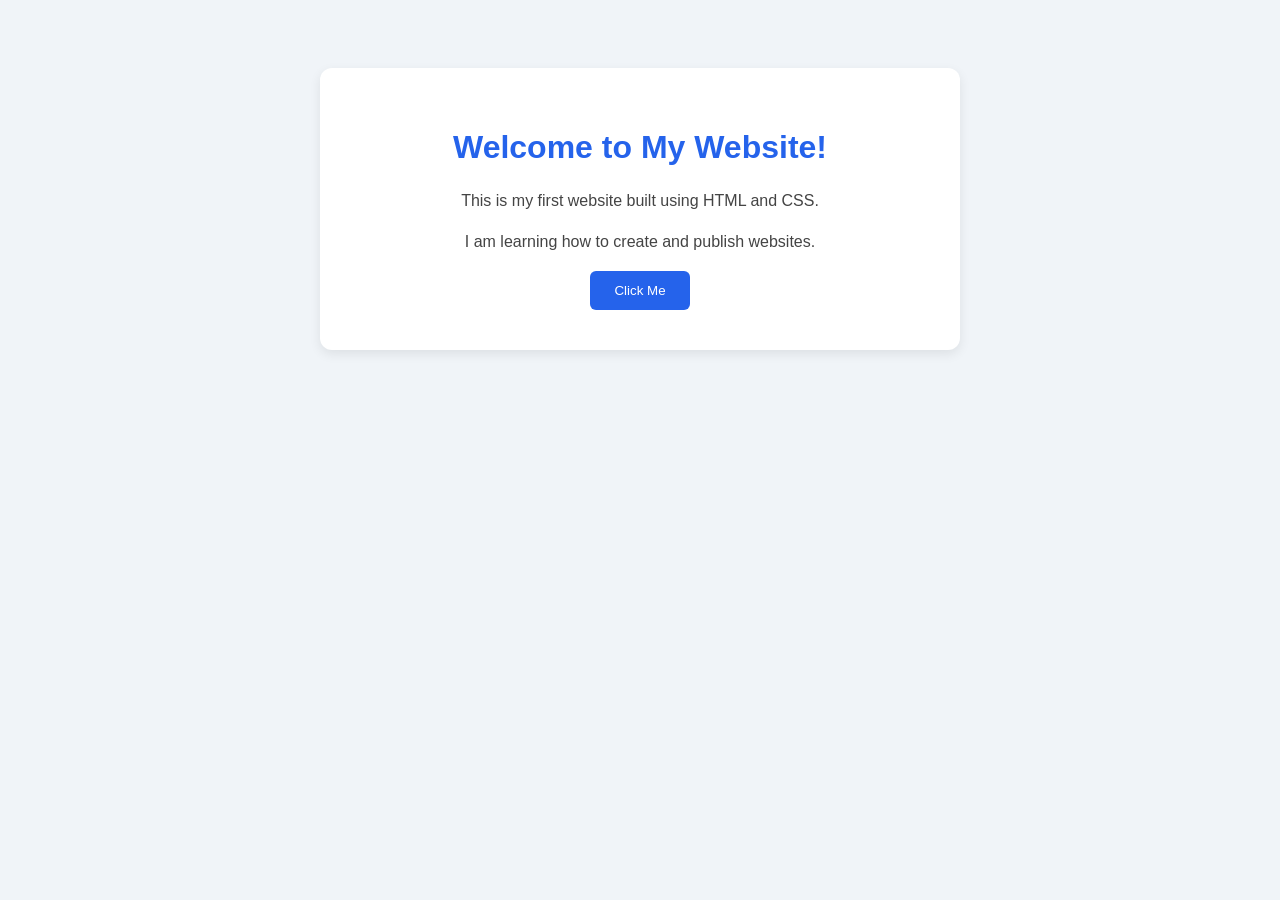
==== index.html @ 1b52ad42 "Add initial HTML structure for my first website" ====
<!DOCTYPE html>
<html lang="en">
<head>
    <meta charset="UTF-8">
    <meta name="viewport" content="width=device-width, initial-scale=1.0">

    <title>My First Website</title>

    <style>
        body {
            font-family: Arial, sans-serif;
            background-color: #f0f4f8;
            text-align: center;
            padding: 60px 20px;
        }

        .container {
            background: white;
            max-width: 600px;
            margin: auto;
            padding: 40px 20px;
            border-radius: 12px;
            box-shadow: 0 4px 12px #00000015;
        }

        h1 {
            color: #2563eb;
        }

        p {
            color: #444;
            line-height: 1.6;
        }

        button {
            background: #2563eb;
            color: white;
            border: none;
            padding: 12px 24px;
            border-radius: 6px;
            cursor: pointer;
        }

        button:hover {
            background: #1d4ed8;
        }
    </style>
</head>

<body>
    <div class="container">
        <h1>Welcome to My Website!</h1>

        <p>
            This is my first website built using HTML and CSS.
        </p>

        <p>
            I am learning how to create and publish websites.
        </p>

        <button onclick="showMessage()">
            Click Me
        </button>
    </div>

    <script>
        function showMessage() {
            alert("Welcome! My website is working.");
        }
    </script>
</body>
</html>
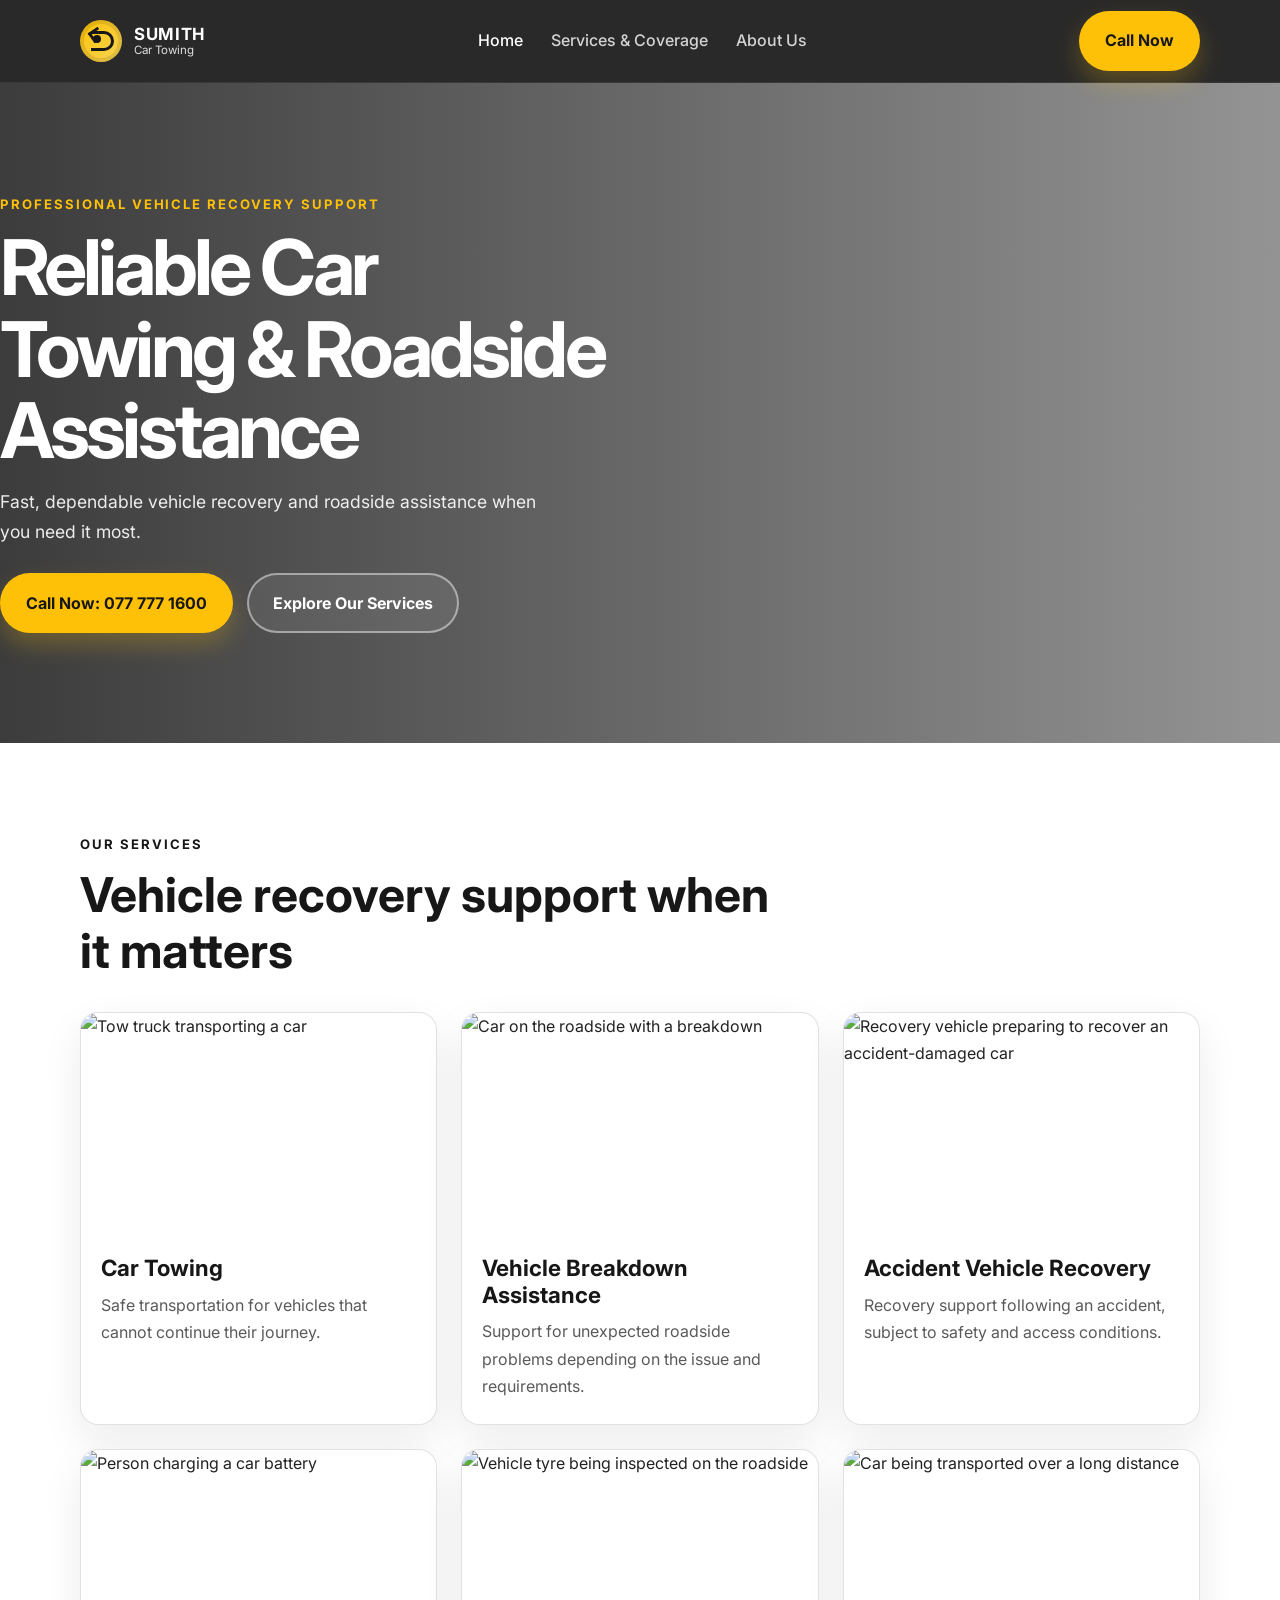
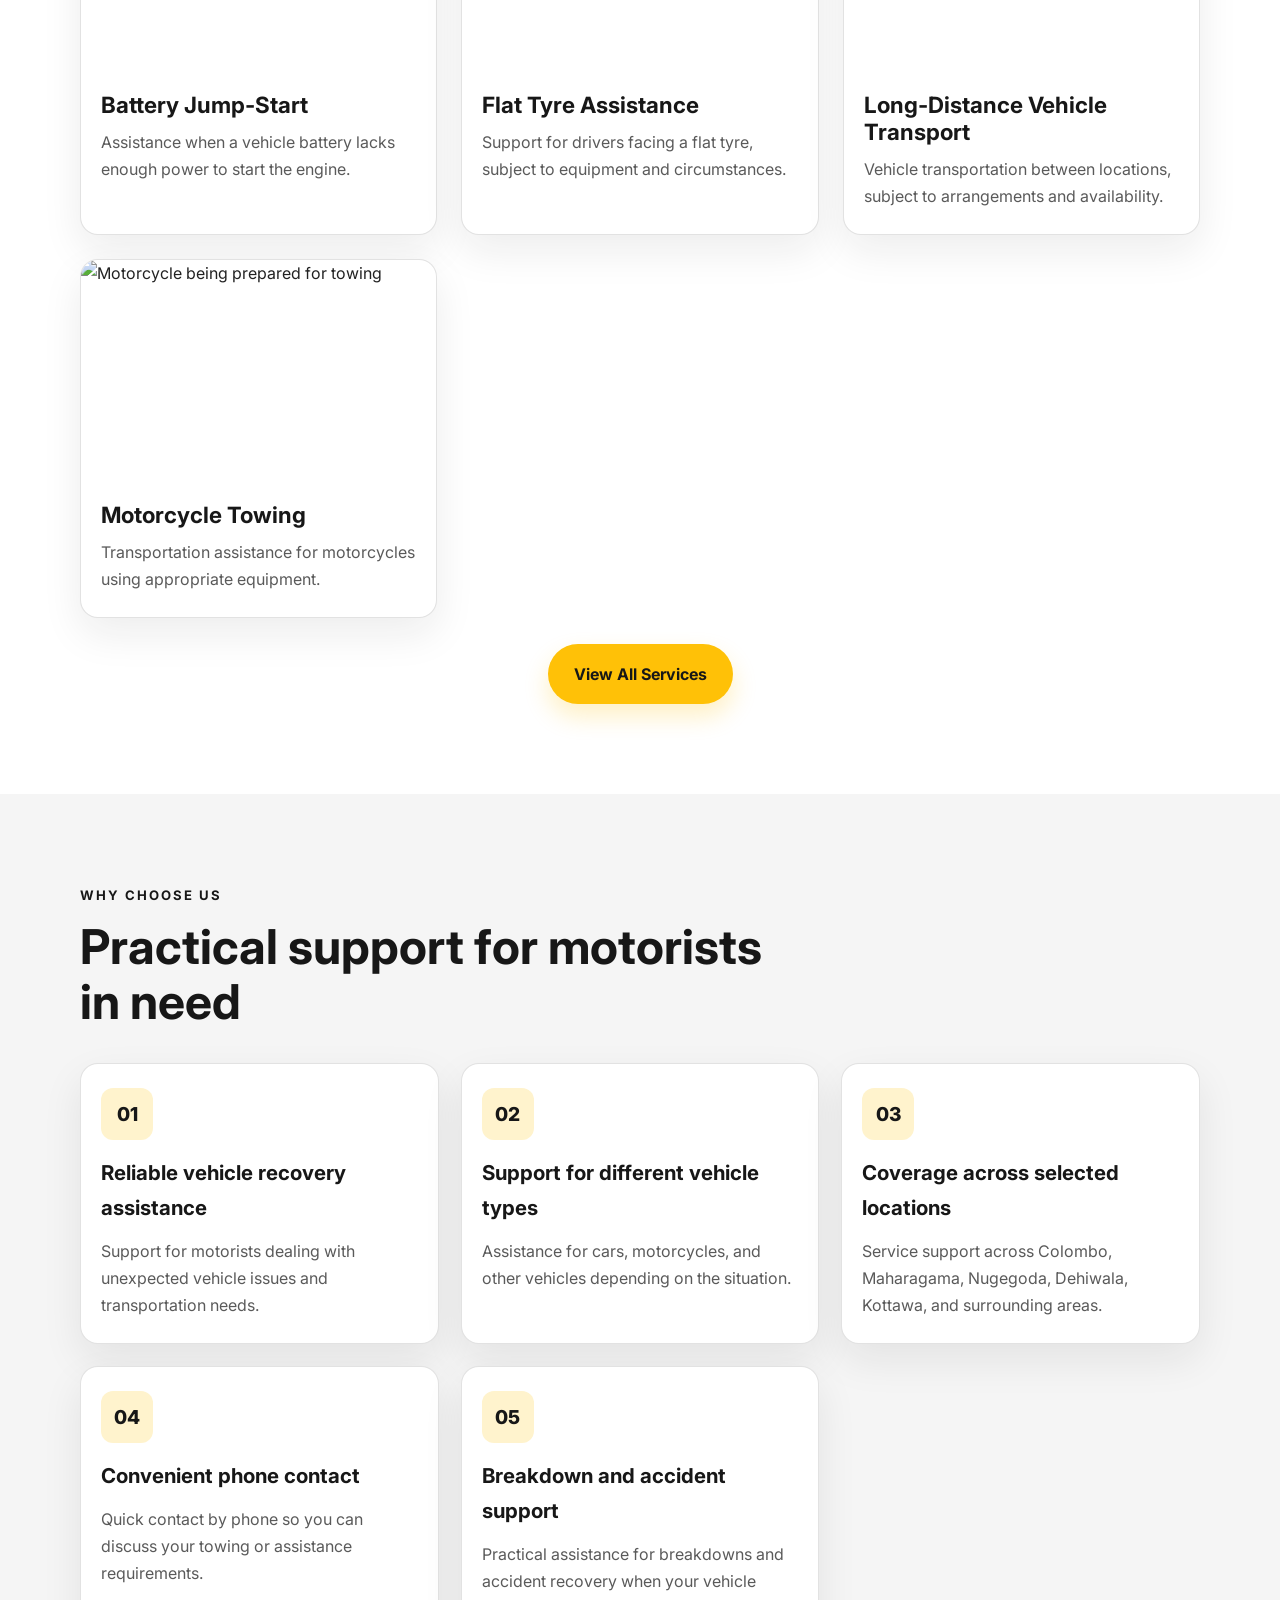
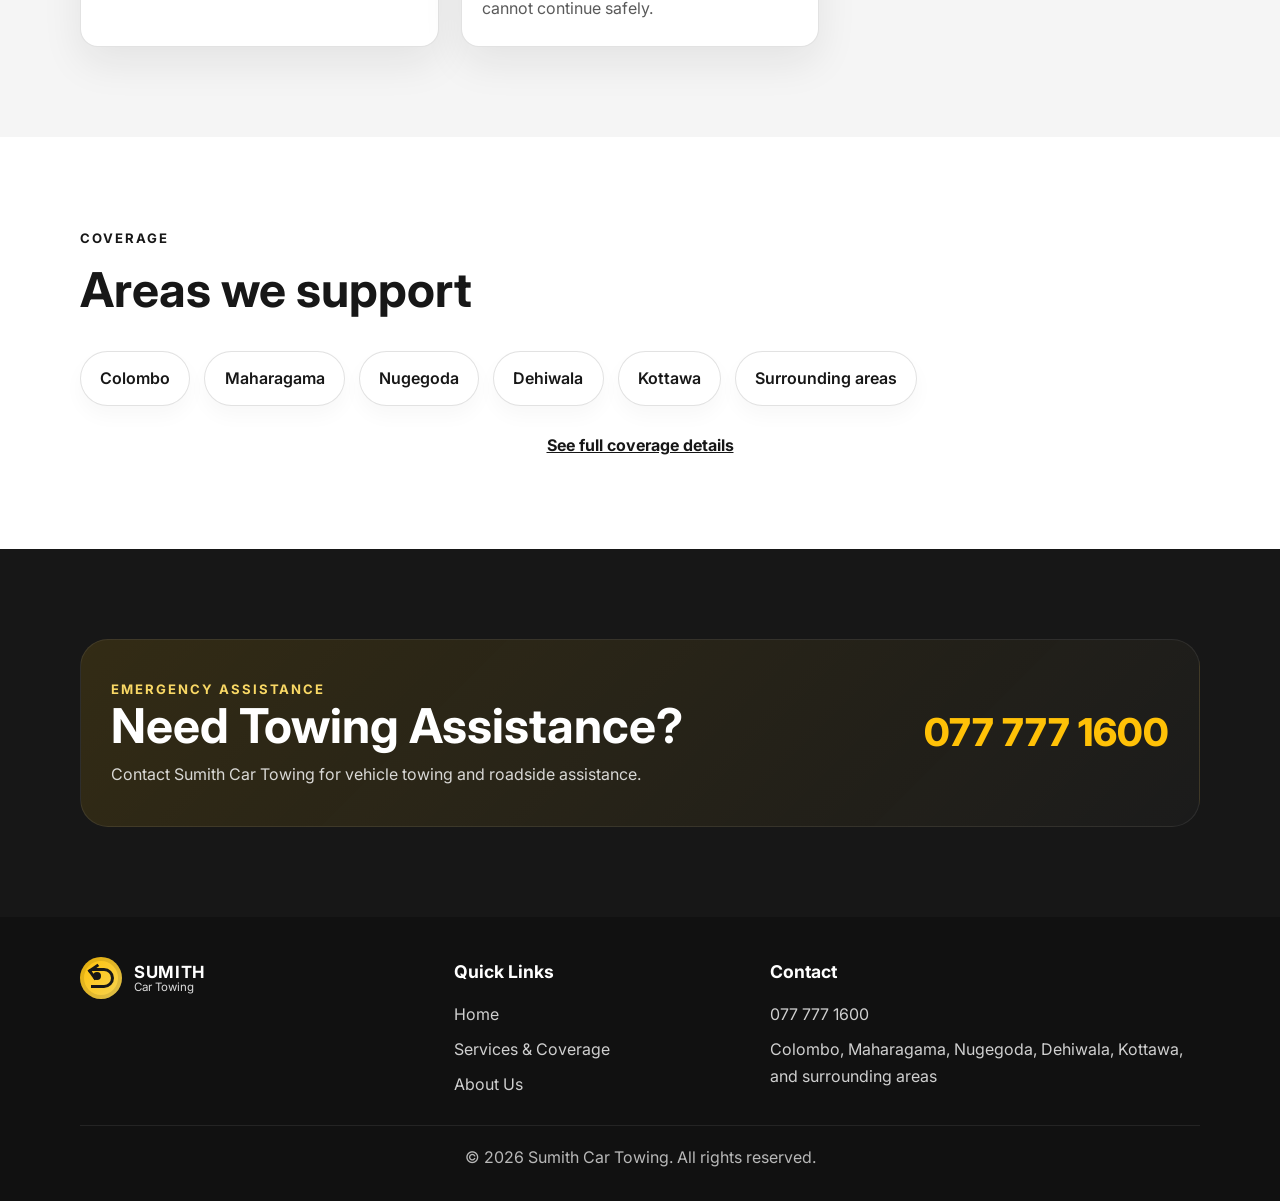
==== commit ec26226b: "V1 commit" ====
--- a/index.html
+++ b/index.html
@@ -1,74 +1,241 @@
 
 <!DOCTYPE html>
 <html lang="en">
-<head>
-    <meta charset="UTF-8">
-    <meta name="viewport" content="width=device-width, initial-scale=1.0">
-
-    <title>My First Website</title>
-
-    <style>
-        body {
-            font-family: Arial, sans-serif;
-            background-color: #f0f4f8;
-            text-align: center;
-            padding: 60px 20px;
-        }
-
-        .container {
-            background: white;
-            max-width: 600px;
-            margin: auto;
-            padding: 40px 20px;
-            border-radius: 12px;
-            box-shadow: 0 4px 12px #00000015;
-        }
-
-        h1 {
-            color: #2563eb;
-        }
-
-        p {
-            color: #444;
-            line-height: 1.6;
-        }
-
-        button {
-            background: #2563eb;
-            color: white;
-            border: none;
-            padding: 12px 24px;
-            border-radius: 6px;
-            cursor: pointer;
-        }
-
-        button:hover {
-            background: #1d4ed8;
-        }
-    </style>
-</head>
-
-<body>
-    <div class="container">
-        <h1>Welcome to My Website!</h1>
-
-        <p>
-            This is my first website built using HTML and CSS.
-        </p>
-
-        <p>
-            I am learning how to create and publish websites.
-        </p>
-
-        <button onclick="showMessage()">
-            Click Me
-        </button>
-    </div>
-
-    <script>
-        function showMessage() {
-            alert("Welcome! My website is working.");
-        }
-    </script>
-</body>
+  <head>
+    <meta charset="UTF-8" />
+    <meta name="viewport" content="width=device-width, initial-scale=1.0" />
+    <meta
+      name="description"
+      content="Sumith Car Towing provides reliable car towing, vehicle recovery, breakdown assistance, and vehicle transportation in Colombo, Maharagama, Nugegoda, Dehiwala, Kottawa, and surrounding areas."
+    />
+    <title>Sumith Car Towing | Car Towing & Roadside Assistance</title>
+    <link rel="preconnect" href="https://fonts.googleapis.com" />
+    <link rel="preconnect" href="https://fonts.gstatic.com" crossorigin />
+    <link
+      href="https://fonts.googleapis.com/css2?family=Inter:wght@400;500;600;700;800;900&display=swap"
+      rel="stylesheet"
+    />
+    <link rel="stylesheet" href="style.css" />
+  </head>
+  <body>
+    <header class="site-header">
+      <div class="container nav-wrap">
+        <a href="index.html" class="brand" aria-label="Sumith Car Towing home page">
+          <span class="brand-mark" aria-hidden="true">
+            <span class="brand-hook"></span>
+          </span>
+          <span class="brand-text">
+            <strong>Sumith</strong>
+            <small>Car Towing</small>
+          </span>
+        </a>
+
+        <nav class="main-nav" aria-label="Main navigation">
+          <a href="index.html" class="nav-link active">Home</a>
+          <a href="services.html" class="nav-link">Services &amp; Coverage</a>
+          <a href="about.html" class="nav-link">About Us</a>
+        </nav>
+
+        <a href="tel:0777771600" class="btn btn-primary header-call">Call Now</a>
+      </div>
+    </header>
+
+    <main>
+      <section class="hero hero-home">
+        <div class="hero-overlay"></div>
+        <div class="container hero-content">
+          <div class="hero-copy">
+            <p class="eyebrow">Professional vehicle recovery support</p>
+            <h1>Reliable Car Towing &amp; Roadside Assistance</h1>
+            <p class="lead">
+              Fast, dependable vehicle recovery and roadside assistance when you need it most.
+            </p>
+            <div class="hero-actions">
+              <a href="tel:0777771600" class="btn btn-primary">Call Now: 077 777 1600</a>
+              <a href="services.html" class="btn btn-secondary">Explore Our Services</a>
+            </div>
+          </div>
+        </div>
+      </section>
+
+      <section class="section services-preview">
+        <div class="container">
+          <div class="section-heading">
+            <p class="eyebrow dark">Our services</p>
+            <h2>Vehicle recovery support when it matters</h2>
+          </div>
+
+          <div class="card-grid service-grid">
+            <article class="service-card">
+              <img src="https://images.unsplash.com/photo-1605559424843-9e4c179364a3?auto=format&fit=crop&w=900&q=80" alt="Tow truck transporting a car" />
+              <div class="card-body">
+                <h3>Car Towing</h3>
+                <p>Safe transportation for vehicles that cannot continue their journey.</p>
+              </div>
+            </article>
+
+            <article class="service-card">
+              <img src="https://images.unsplash.com/photo-1489824904134-891ab64532f1?auto=format&fit=crop&w=900&q=80" alt="Car on the roadside with a breakdown" />
+              <div class="card-body">
+                <h3>Vehicle Breakdown Assistance</h3>
+                <p>Support for unexpected roadside problems depending on the issue and requirements.</p>
+              </div>
+            </article>
+
+            <article class="service-card">
+              <img src="https://images.unsplash.com/photo-1503376780353-7e6692767b70?auto=format&fit=crop&w=900&q=80" alt="Recovery vehicle preparing to recover an accident-damaged car" />
+              <div class="card-body">
+                <h3>Accident Vehicle Recovery</h3>
+                <p>Recovery support following an accident, subject to safety and access conditions.</p>
+              </div>
+            </article>
+
+            <article class="service-card">
+              <img src="https://images.unsplash.com/photo-1553440569-bcc63803a83d?auto=format&fit=crop&w=900&q=80" alt="Person charging a car battery" />
+              <div class="card-body">
+                <h3>Battery Jump-Start</h3>
+                <p>Assistance when a vehicle battery lacks enough power to start the engine.</p>
+              </div>
+            </article>
+
+            <article class="service-card">
+              <img src="https://images.unsplash.com/photo-1549399542-7e3f8b79c341?auto=format&fit=crop&w=900&q=80" alt="Vehicle tyre being inspected on the roadside" />
+              <div class="card-body">
+                <h3>Flat Tyre Assistance</h3>
+                <p>Support for drivers facing a flat tyre, subject to equipment and circumstances.</p>
+              </div>
+            </article>
+
+            <article class="service-card">
+              <img src="https://images.unsplash.com/photo-1492144534655-ae79c964c9d7?auto=format&fit=crop&w=900&q=80" alt="Car being transported over a long distance" />
+              <div class="card-body">
+                <h3>Long-Distance Vehicle Transport</h3>
+                <p>Vehicle transportation between locations, subject to arrangements and availability.</p>
+              </div>
+            </article>
+
+            <article class="service-card">
+              <img src="https://images.unsplash.com/photo-1558980664-10e7170b5df9?auto=format&fit=crop&w=900&q=80" alt="Motorcycle being prepared for towing" />
+              <div class="card-body">
+                <h3>Motorcycle Towing</h3>
+                <p>Transportation assistance for motorcycles using appropriate equipment.</p>
+              </div>
+            </article>
+          </div>
+
+          <div class="button-row center">
+            <a href="services.html" class="btn btn-primary">View All Services</a>
+          </div>
+        </div>
+      </section>
+
+      <section class="section alternate-section">
+        <div class="container">
+          <div class="section-heading">
+            <p class="eyebrow dark">Why choose us</p>
+            <h2>Practical support for motorists in need</h2>
+          </div>
+
+          <div class="feature-grid">
+            <div class="feature-item">
+              <div class="feature-icon">01</div>
+              <h3>Reliable vehicle recovery assistance</h3>
+              <p>Support for motorists dealing with unexpected vehicle issues and transportation needs.</p>
+            </div>
+            <div class="feature-item">
+              <div class="feature-icon">02</div>
+              <h3>Support for different vehicle types</h3>
+              <p>Assistance for cars, motorcycles, and other vehicles depending on the situation.</p>
+            </div>
+            <div class="feature-item">
+              <div class="feature-icon">03</div>
+              <h3>Coverage across selected locations</h3>
+              <p>Service support across Colombo, Maharagama, Nugegoda, Dehiwala, Kottawa, and surrounding areas.</p>
+            </div>
+            <div class="feature-item">
+              <div class="feature-icon">04</div>
+              <h3>Convenient phone contact</h3>
+              <p>Quick contact by phone so you can discuss your towing or assistance requirements.</p>
+            </div>
+            <div class="feature-item">
+              <div class="feature-icon">05</div>
+              <h3>Breakdown and accident support</h3>
+              <p>Practical assistance for breakdowns and accident recovery when your vehicle cannot continue safely.</p>
+            </div>
+          </div>
+        </div>
+      </section>
+
+      <section class="section coverage-preview">
+        <div class="container">
+          <div class="section-heading">
+            <p class="eyebrow dark">Coverage</p>
+            <h2>Areas we support</h2>
+          </div>
+
+          <div class="coverage-list" aria-label="Service coverage areas">
+            <span>Colombo</span>
+            <span>Maharagama</span>
+            <span>Nugegoda</span>
+            <span>Dehiwala</span>
+            <span>Kottawa</span>
+            <span>Surrounding areas</span>
+          </div>
+
+          <div class="button-row center">
+            <a href="services.html" class="text-link">See full coverage details</a>
+          </div>
+        </div>
+      </section>
+
+      <section class="section emergency-cta">
+        <div class="container emergency-box">
+          <div>
+            <p class="eyebrow light">Emergency assistance</p>
+            <h2>Need Towing Assistance?</h2>
+            <p>Contact Sumith Car Towing for vehicle towing and roadside assistance.</p>
+          </div>
+          <a href="tel:0777771600" class="phone-number">077 777 1600</a>
+        </div>
+      </section>
+    </main>
+
+    <footer class="site-footer">
+      <div class="container footer-grid">
+        <div>
+          <a href="index.html" class="brand footer-brand" aria-label="Sumith Car Towing home page">
+            <span class="brand-mark" aria-hidden="true">
+              <span class="brand-hook"></span>
+            </span>
+            <span class="brand-text">
+              <strong>Sumith</strong>
+              <small>Car Towing</small>
+            </span>
+          </a>
+        </div>
+
+        <div>
+          <h3>Quick Links</h3>
+          <ul class="footer-links">
+            <li><a href="index.html">Home</a></li>
+            <li><a href="services.html">Services &amp; Coverage</a></li>
+            <li><a href="about.html">About Us</a></li>
+          </ul>
+        </div>
+
+        <div>
+          <h3>Contact</h3>
+          <ul class="footer-links contact-list">
+            <li><a href="tel:0777771600">077 777 1600</a></li>
+            <li>Colombo, Maharagama, Nugegoda, Dehiwala, Kottawa, and surrounding areas</li>
+          </ul>
+        </div>
+      </div>
+
+      <div class="container footer-bottom">
+        <p>© 2026 Sumith Car Towing. All rights reserved.</p>
+      </div>
+    </footer>
+  </body>
 </html>
+
--- a/style.css
+++ b/style.css
@@ -0,0 +1,718 @@
+:root {
+  --primary: #171717;
+  --secondary: #ffc107;
+  --bg: #f5f5f5;
+  --white: #ffffff;
+  --text: #222222;
+  --muted: #5a5a5a;
+  --border: rgba(23, 23, 23, 0.12);
+  --shadow: 0 16px 40px rgba(23, 23, 23, 0.08);
+}
+
+* {
+  box-sizing: border-box;
+}
+
+html {
+  scroll-behavior: smooth;
+}
+
+body {
+  margin: 0;
+  font-family: "Inter", Arial, sans-serif;
+  color: var(--text);
+  background: var(--white);
+  line-height: 1.7;
+}
+
+a {
+  color: inherit;
+  text-decoration: none;
+}
+
+img {
+  max-width: 100%;
+  display: block;
+}
+
+p,
+h1,
+h2,
+h3,
+ul,
+li {
+  margin-top: 0;
+}
+
+.container {
+  width: min(1120px, calc(100% - 32px));
+  margin: 0 auto;
+}
+
+.section {
+  padding: 90px 0;
+}
+
+.alternate-section {
+  background: var(--bg);
+}
+
+.eyebrow {
+  margin-bottom: 12px;
+  font-size: 0.82rem;
+  font-weight: 700;
+  letter-spacing: 0.15em;
+  text-transform: uppercase;
+  color: var(--secondary);
+}
+
+.eyebrow.dark {
+  color: var(--primary);
+}
+
+.eyebrow.light {
+  color: #f9d865;
+}
+
+.section-heading {
+  margin-bottom: 34px;
+  max-width: 700px;
+}
+
+.section-heading h2 {
+  margin-bottom: 0;
+  font-size: clamp(2rem, 5vw, 3rem);
+  line-height: 1.15;
+  color: var(--primary);
+}
+
+.site-header {
+  position: sticky;
+  top: 0;
+  z-index: 20;
+  background: rgba(23, 23, 23, 0.92);
+  backdrop-filter: blur(10px);
+  border-bottom: 1px solid rgba(255, 255, 255, 0.08);
+}
+
+.nav-wrap {
+  display: flex;
+  align-items: center;
+  justify-content: space-between;
+  min-height: 82px;
+  gap: 20px;
+}
+
+.brand {
+  display: inline-flex;
+  align-items: center;
+  gap: 12px;
+}
+
+.brand-mark {
+  position: relative;
+  display: inline-flex;
+  width: 42px;
+  height: 42px;
+  border-radius: 50%;
+  background: linear-gradient(135deg, var(--secondary), #f6d454);
+  box-shadow: inset 0 0 0 4px rgba(0, 0, 0, 0.1);
+}
+
+.brand-mark::before,
+.brand-mark::after {
+  content: "";
+  position: absolute;
+}
+
+.brand-mark::before {
+  width: 20px;
+  height: 14px;
+  left: 11px;
+  top: 11px;
+  border: 3px solid var(--primary);
+  border-left-width: 0;
+  border-radius: 0 12px 12px 0;
+}
+
+.brand-mark::after {
+  width: 8px;
+  height: 8px;
+  left: 13px;
+  top: 15px;
+  border-radius: 50%;
+  background: var(--primary);
+}
+
+.brand-hook {
+  position: absolute;
+  width: 12px;
+  height: 12px;
+  border: 3px solid var(--primary);
+  border-bottom: 0;
+  border-right: 0;
+  left: 10px;
+  top: 9px;
+  transform: rotate(-35deg);
+}
+
+.brand-text {
+  display: flex;
+  flex-direction: column;
+  color: var(--white);
+  line-height: 1.1;
+}
+
+.brand-text strong {
+  font-size: 1.05rem;
+  letter-spacing: 0.04em;
+  text-transform: uppercase;
+}
+
+.brand-text small {
+  color: rgba(255, 255, 255, 0.85);
+  font-size: 0.72rem;
+}
+
+.main-nav {
+  display: flex;
+  align-items: center;
+  gap: 28px;
+  flex-wrap: wrap;
+  justify-content: center;
+}
+
+.nav-link {
+  color: rgba(255, 255, 255, 0.8);
+  font-weight: 500;
+  transition: color 0.2s ease;
+}
+
+.nav-link:hover,
+.nav-link:focus-visible,
+.nav-link.active {
+  color: var(--white);
+}
+
+.btn {
+  display: inline-flex;
+  align-items: center;
+  justify-content: center;
+  min-height: 48px;
+  padding: 0.9rem 1.5rem;
+  border-radius: 999px;
+  font-weight: 700;
+  border: 2px solid transparent;
+  transition: transform 0.2s ease, background 0.2s ease, color 0.2s ease;
+}
+
+.btn:hover,
+.btn:focus-visible {
+  transform: translateY(-1px);
+}
+
+.btn-primary {
+  background: var(--secondary);
+  color: var(--primary);
+  box-shadow: 0 12px 24px rgba(255, 193, 7, 0.24);
+}
+
+.btn-primary:hover,
+.btn-primary:focus-visible {
+  background: #ffd447;
+}
+
+.btn-secondary {
+  background: rgba(255, 255, 255, 0.08);
+  border-color: rgba(255, 255, 255, 0.45);
+  color: var(--white);
+}
+
+.header-call {
+  white-space: nowrap;
+}
+
+.hero {
+  position: relative;
+  min-height: 660px;
+  display: flex;
+  align-items: center;
+  background-size: cover;
+  background-position: center;
+}
+
+.hero-home {
+  background-image: url("https://images.unsplash.com/photo-1605559424843-9e4c179364a3?auto=format&fit=crop&w=1800&q=80");
+}
+
+.hero-services {
+  background-image: url("https://images.unsplash.com/photo-1503376780353-7e6692767b70?auto=format&fit=crop&w=1800&q=80");
+}
+
+.hero-about {
+  background-image: url("https://images.unsplash.com/photo-1617814070307-2c9f7d7d9d3b?auto=format&fit=crop&w=1800&q=80");
+}
+
+.hero-overlay {
+  position: absolute;
+  inset: 0;
+  background: linear-gradient(90deg, rgba(17, 17, 17, 0.82), rgba(17, 17, 17, 0.45));
+}
+
+.hero-content {
+  position: relative;
+  z-index: 1;
+  width: 100%;
+}
+
+.hero-copy {
+  max-width: 620px;
+  color: var(--white);
+}
+
+.hero-copy h1 {
+  margin-bottom: 16px;
+  font-size: clamp(2.5rem, 6vw, 5rem);
+  line-height: 1.06;
+  letter-spacing: -0.05em;
+}
+
+.lead {
+  max-width: 560px;
+  font-size: 1.1rem;
+  color: rgba(255, 255, 255, 0.9);
+}
+
+.hero-actions {
+  display: flex;
+  flex-wrap: wrap;
+  gap: 14px;
+  margin-top: 26px;
+}
+
+.card-grid {
+  display: grid;
+  gap: 24px;
+}
+
+.service-grid,
+.service-detail-grid {
+  grid-template-columns: repeat(3, minmax(0, 1fr));
+}
+
+.service-card,
+.detail-card {
+  overflow: hidden;
+  background: var(--white);
+  border-radius: 18px;
+  box-shadow: var(--shadow);
+  border: 1px solid var(--border);
+}
+
+.service-card img,
+.detail-card img {
+  width: 100%;
+  height: 220px;
+  object-fit: cover;
+}
+
+.card-body {
+  padding: 22px 20px 24px;
+}
+
+.card-body h3 {
+  margin-bottom: 10px;
+  font-size: 1.4rem;
+  line-height: 1.2;
+  color: var(--primary);
+}
+
+.card-body p {
+  margin-bottom: 0;
+  color: var(--muted);
+}
+
+.button-row {
+  display: flex;
+  margin-top: 26px;
+}
+
+.center {
+  justify-content: center;
+}
+
+.feature-grid {
+  display: grid;
+  grid-template-columns: repeat(3, minmax(0, 1fr));
+  gap: 22px;
+}
+
+.feature-item {
+  background: var(--white);
+  border: 1px solid var(--border);
+  border-radius: 18px;
+  padding: 24px 20px;
+  box-shadow: var(--shadow);
+}
+
+.feature-icon {
+  display: inline-flex;
+  align-items: center;
+  justify-content: center;
+  width: 52px;
+  height: 52px;
+  margin-bottom: 16px;
+  border-radius: 12px;
+  background: rgba(255, 193, 7, 0.2);
+  color: var(--primary);
+  font-size: 1.2rem;
+  font-weight: 800;
+}
+
+.feature-item h3 {
+  margin-bottom: 12px;
+  font-size: 1.28rem;
+  color: var(--primary);
+}
+
+.feature-item p {
+  margin-bottom: 0;
+  color: var(--muted);
+}
+
+.coverage-list {
+  display: flex;
+  flex-wrap: wrap;
+  gap: 14px;
+  margin: 30px 0 22px;
+}
+
+.coverage-list span,
+.coverage-item {
+  display: inline-flex;
+  align-items: center;
+  justify-content: center;
+  min-height: 54px;
+  padding: 0.8rem 1.2rem;
+  background: var(--white);
+  color: var(--primary);
+  border: 1px solid var(--border);
+  border-radius: 999px;
+  box-shadow: 0 10px 20px rgba(23, 23, 23, 0.03);
+  font-weight: 600;
+}
+
+.coverage-grid {
+  display: grid;
+  grid-template-columns: repeat(3, minmax(0, 1fr));
+  gap: 18px;
+  margin: 30px 0 26px;
+}
+
+.coverage-note {
+  max-width: 750px;
+  margin: 0 auto;
+  color: var(--muted);
+  text-align: center;
+}
+
+.emergency-cta {
+  background: var(--primary);
+}
+
+.emergency-box {
+  display: flex;
+  align-items: center;
+  justify-content: space-between;
+  gap: 28px;
+  background: linear-gradient(135deg, rgba(255, 193, 7, 0.12), rgba(255, 255, 255, 0.02));
+  border: 1px solid rgba(255, 255, 255, 0.08);
+  border-radius: 28px;
+  padding: 38px 30px;
+  color: var(--white);
+}
+
+.emergency-box h2 {
+  margin-bottom: 8px;
+  font-size: clamp(2rem, 5vw, 3rem);
+  line-height: 1.1;
+}
+
+.emergency-box p {
+  margin-bottom: 0;
+  color: rgba(255, 255, 255, 0.82);
+}
+
+.phone-number {
+  display: inline-block;
+  font-size: clamp(1.7rem, 3vw, 2.8rem);
+  font-weight: 800;
+  color: var(--secondary);
+}
+
+.site-footer {
+  background: #111111;
+  color: rgba(255, 255, 255, 0.85);
+  padding-top: 40px;
+}
+
+.footer-grid {
+  display: grid;
+  grid-template-columns: 1.2fr 1fr 1.5fr;
+  gap: 30px;
+  padding-bottom: 26px;
+}
+
+.footer-brand {
+  margin-bottom: 18px;
+}
+
+.site-footer h3 {
+  margin-bottom: 14px;
+  color: var(--white);
+  font-size: 1.1rem;
+}
+
+.footer-links {
+  list-style: none;
+  padding: 0;
+  margin: 0;
+  display: grid;
+  gap: 8px;
+}
+
+.footer-links a,
+.footer-links li {
+  color: rgba(255, 255, 255, 0.8);
+}
+
+.contact-list li {
+  color: rgba(255, 255, 255, 0.8);
+}
+
+.footer-bottom {
+  border-top: 1px solid rgba(255, 255, 255, 0.08);
+  padding: 18px 0 30px;
+  text-align: center;
+}
+
+.footer-bottom p {
+  margin: 0;
+  color: rgba(255, 255, 255, 0.7);
+}
+
+.page-hero {
+  position: relative;
+  min-height: 480px;
+  display: flex;
+  align-items: center;
+  background-size: cover;
+  background-position: center;
+}
+
+.page-hero .hero-copy {
+  max-width: 780px;
+}
+
+.hero-services .lead,
+.hero-about .lead {
+  color: rgba(255, 255, 255, 0.9);
+}
+
+.contact-strip {
+  background: #f8f8f8;
+}
+
+.contact-box {
+  display: flex;
+  align-items: center;
+  justify-content: space-between;
+  gap: 26px;
+  background: var(--white);
+  border: 1px solid var(--border);
+  border-radius: 24px;
+  padding: 36px 28px;
+  box-shadow: var(--shadow);
+}
+
+.contact-box h2 {
+  margin-bottom: 12px;
+  color: var(--primary);
+  font-size: clamp(2rem, 4vw, 2.8rem);
+}
+
+.contact-box p {
+  margin-bottom: 0;
+  color: var(--muted);
+}
+
+.contact-phone,
+.contact-inline {
+  color: var(--primary);
+  font-weight: 700;
+}
+
+.contact-actions {
+  display: flex;
+  flex-wrap: wrap;
+  gap: 12px;
+}
+
+.inline-link {
+  display: inline-block;
+  margin-top: 18px;
+  color: var(--primary);
+  font-weight: 700;
+}
+
+.text-link {
+  color: var(--primary);
+  font-weight: 700;
+  text-decoration: underline;
+}
+
+.intro-layout {
+  display: grid;
+  grid-template-columns: 1.15fr 0.85fr;
+  gap: 30px;
+  align-items: center;
+}
+
+.intro-copy {
+  max-width: 620px;
+}
+
+.intro-copy p {
+  color: var(--muted);
+}
+
+.intro-image-wrap img {
+  width: 100%;
+  min-height: 420px;
+  object-fit: cover;
+  border-radius: 22px;
+  box-shadow: var(--shadow);
+}
+
+.service-list {
+  display: grid;
+  grid-template-columns: repeat(2, minmax(0, 1fr));
+  gap: 14px 22px;
+  margin: 0 auto 30px;
+  padding-left: 20px;
+  color: var(--text);
+  max-width: 800px;
+}
+
+.service-list li {
+  font-weight: 500;
+}
+
+.dark-contact {
+  background: var(--primary);
+}
+
+.dark-contact .contact-box {
+  background: rgba(255, 255, 255, 0.03);
+  border-color: rgba(255, 255, 255, 0.08);
+  box-shadow: none;
+}
+
+.dark-contact .contact-box h2,
+.dark-contact .contact-box p,
+.dark-contact .contact-phone,
+.dark-contact .contact-phone a {
+  color: var(--white);
+}
+
+.dark-contact .contact-box .contact-phone a {
+  color: var(--secondary);
+}
+
+.dark-contact .contact-box .btn-secondary {
+  background: rgba(255, 255, 255, 0.03);
+  border-color: rgba(255, 255, 255, 0.2);
+}
+
+:focus-visible {
+  outline: 3px solid rgba(255, 193, 7, 0.85);
+  outline-offset: 3px;
+}
+
+@media (max-width: 960px) {
+  .service-grid,
+  .service-detail-grid,
+  .feature-grid,
+  .coverage-grid,
+  .footer-grid,
+  .intro-layout {
+    grid-template-columns: repeat(2, minmax(0, 1fr));
+  }
+
+  .nav-wrap {
+    flex-wrap: wrap;
+    justify-content: center;
+    padding: 14px 0;
+  }
+
+  .main-nav {
+    order: 3;
+    width: 100%;
+  }
+
+  .emergency-box,
+  .contact-box {
+    flex-direction: column;
+    align-items: flex-start;
+  }
+}
+
+@media (max-width: 680px) {
+  .section {
+    padding: 72px 0;
+  }
+
+  .service-grid,
+  .service-detail-grid,
+  .feature-grid,
+  .coverage-grid,
+  .footer-grid,
+  .intro-layout,
+  .service-list {
+    grid-template-columns: 1fr;
+  }
+
+  .main-nav {
+    gap: 12px 18px;
+  }
+
+  .nav-link {
+    font-size: 0.95rem;
+  }
+
+  .btn {
+    width: 100%;
+  }
+
+  .hero {
+    min-height: 560px;
+  }
+
+  .hero-copy h1 {
+    font-size: clamp(2.2rem, 11vw, 3.4rem);
+  }
+
+  .hero-actions,
+  .contact-actions {
+    flex-direction: column;
+    align-items: stretch;
+  }
+
+  .site-header {
+    position: static;
+  }
+
+  .header-call {
+    width: auto;
+  }
+}
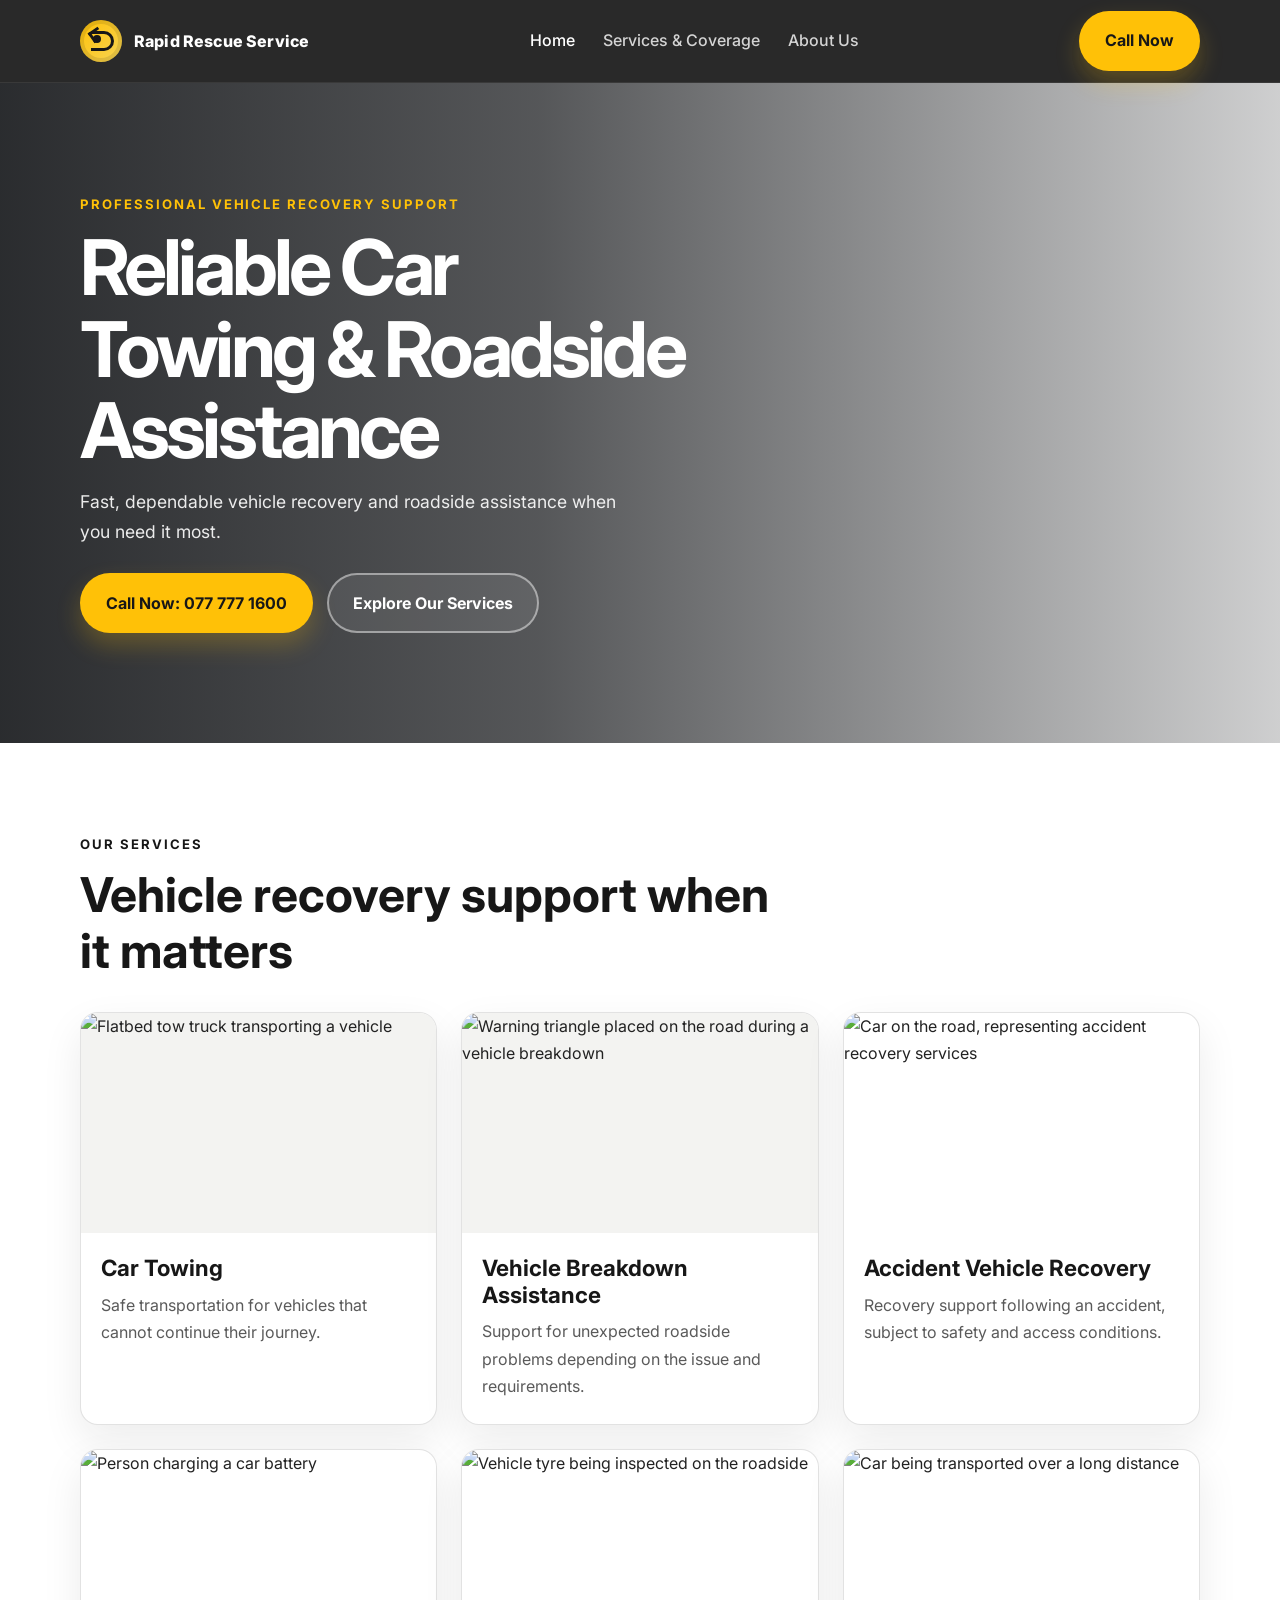
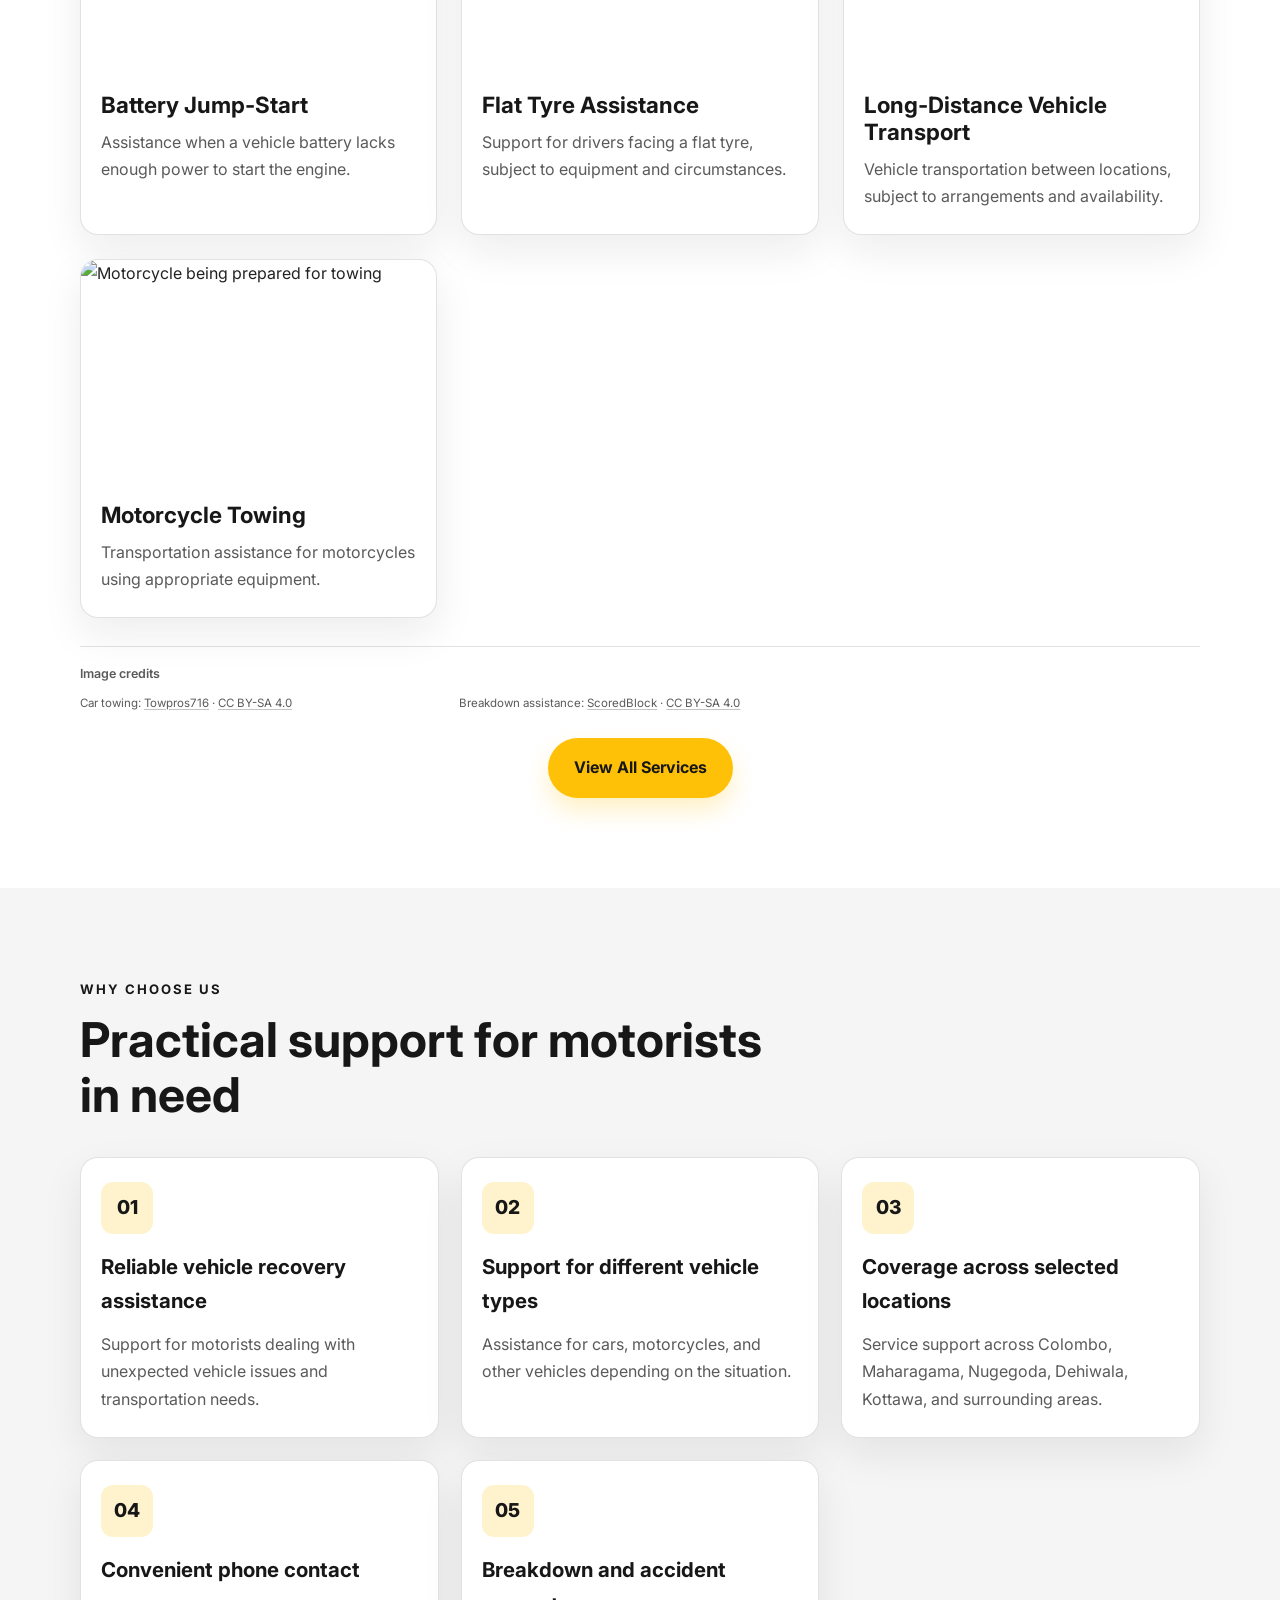
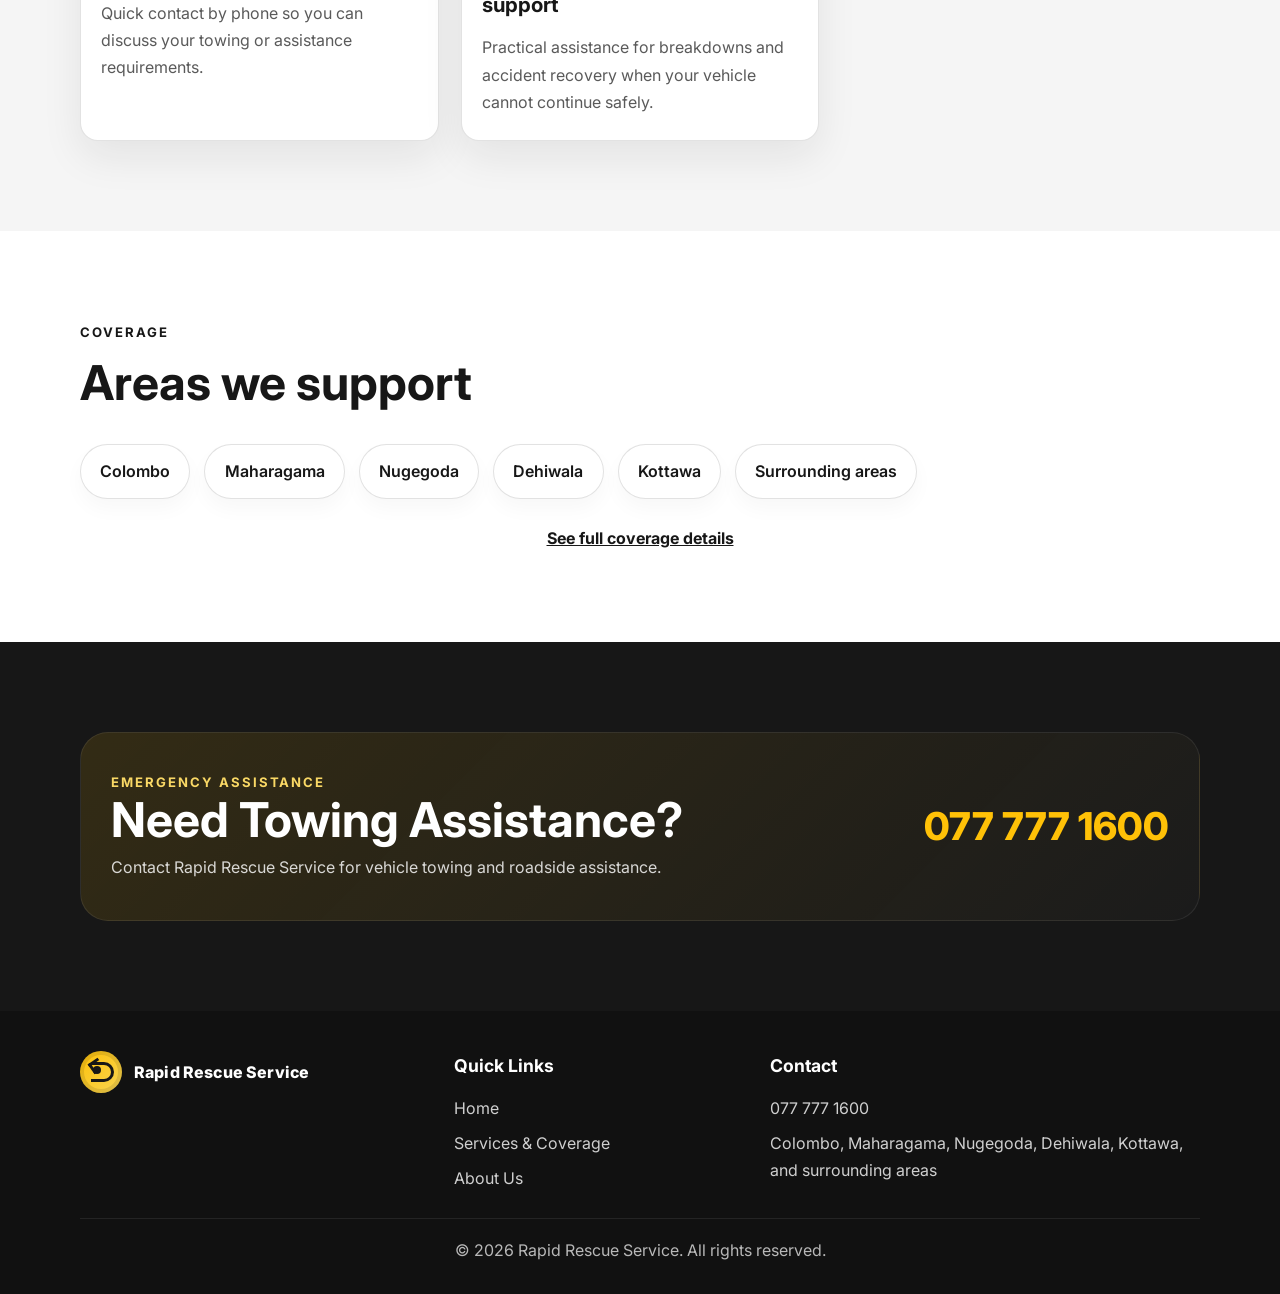
==== commit f2c4f3a7: "V2 commit, name changed as Rapid Rescue Service" ====
--- a/index.html
+++ b/index.html
@@ -6,9 +6,9 @@
     <meta name="viewport" content="width=device-width, initial-scale=1.0" />
     <meta
       name="description"
-      content="Sumith Car Towing provides reliable car towing, vehicle recovery, breakdown assistance, and vehicle transportation in Colombo, Maharagama, Nugegoda, Dehiwala, Kottawa, and surrounding areas."
+      content="Rapid Rescue Service provides reliable car towing, vehicle recovery, breakdown assistance, and vehicle transportation in Colombo, Maharagama, Nugegoda, Dehiwala, Kottawa, and surrounding areas."
     />
-    <title>Sumith Car Towing | Car Towing & Roadside Assistance</title>
+    <title>Rapid Rescue Service | Car Towing & Roadside Assistance</title>
     <link rel="preconnect" href="https://fonts.googleapis.com" />
     <link rel="preconnect" href="https://fonts.gstatic.com" crossorigin />
     <link
@@ -20,13 +20,12 @@
   <body>
     <header class="site-header">
       <div class="container nav-wrap">
-        <a href="index.html" class="brand" aria-label="Sumith Car Towing home page">
+        <a href="index.html" class="brand" aria-label="Rapid Rescue Service home page">
           <span class="brand-mark" aria-hidden="true">
             <span class="brand-hook"></span>
           </span>
           <span class="brand-text">
-            <strong>Sumith</strong>
-            <small>Car Towing</small>
+            <strong>Rapid Rescue Service</strong>
           </span>
         </a>
 
@@ -67,7 +66,9 @@
 
           <div class="card-grid service-grid">
             <article class="service-card">
-              <img src="https://images.unsplash.com/photo-1605559424843-9e4c179364a3?auto=format&fit=crop&w=900&q=80" alt="Tow truck transporting a car" />
+              <figure class="service-photo">
+                <img src="https://upload.wikimedia.org/wikipedia/commons/0/03/Flatbed_Tow_Truck.jpg" alt="Flatbed tow truck transporting a vehicle" />
+              </figure>
               <div class="card-body">
                 <h3>Car Towing</h3>
                 <p>Safe transportation for vehicles that cannot continue their journey.</p>
@@ -75,7 +76,9 @@
             </article>
 
             <article class="service-card">
-              <img src="https://images.unsplash.com/photo-1489824904134-891ab64532f1?auto=format&fit=crop&w=900&q=80" alt="Car on the roadside with a breakdown" />
+              <figure class="service-photo">
+                <img src="https://thumb.wikimedia.org/wikipedia/commons/thumb/f/f7/Broken_Down_Volvo_2013_S60_T5.jpg/960px-Broken_Down_Volvo_2013_S60_T5.jpg" alt="Warning triangle placed on the road during a vehicle breakdown" />
+              </figure>
               <div class="card-body">
                 <h3>Vehicle Breakdown Assistance</h3>
                 <p>Support for unexpected roadside problems depending on the issue and requirements.</p>
@@ -83,7 +86,7 @@
             </article>
 
             <article class="service-card">
-              <img src="https://images.unsplash.com/photo-1503376780353-7e6692767b70?auto=format&fit=crop&w=900&q=80" alt="Recovery vehicle preparing to recover an accident-damaged car" />
+              <img src="https://images.unsplash.com/photo-1493238792000-8113da705763?auto=format&fit=crop&w=900&q=80" alt="Car on the road, representing accident recovery services" />
               <div class="card-body">
                 <h3>Accident Vehicle Recovery</h3>
                 <p>Recovery support following an accident, subject to safety and access conditions.</p>
@@ -122,6 +125,14 @@
               </div>
             </article>
           </div>
+
+          <aside class="image-credits" aria-labelledby="home-image-credits">
+            <h3 id="home-image-credits">Image credits</h3>
+            <ul>
+              <li>Car towing: <a href="https://commons.wikimedia.org/wiki/File:Flatbed_Tow_Truck.jpg">Towpros716</a> · <a href="https://creativecommons.org/licenses/by-sa/4.0/">CC BY-SA 4.0</a></li>
+              <li>Breakdown assistance: <a href="https://commons.wikimedia.org/wiki/File:Broken_Down_Volvo_2013_S60_T5.jpg">ScoredBlock</a> · <a href="https://creativecommons.org/licenses/by-sa/4.0/">CC BY-SA 4.0</a></li>
+            </ul>
+          </aside>
 
           <div class="button-row center">
             <a href="services.html" class="btn btn-primary">View All Services</a>
@@ -193,7 +204,7 @@
           <div>
             <p class="eyebrow light">Emergency assistance</p>
             <h2>Need Towing Assistance?</h2>
-            <p>Contact Sumith Car Towing for vehicle towing and roadside assistance.</p>
+            <p>Contact Rapid Rescue Service for vehicle towing and roadside assistance.</p>
           </div>
           <a href="tel:0777771600" class="phone-number">077 777 1600</a>
         </div>
@@ -203,13 +214,12 @@
     <footer class="site-footer">
       <div class="container footer-grid">
         <div>
-          <a href="index.html" class="brand footer-brand" aria-label="Sumith Car Towing home page">
+          <a href="index.html" class="brand footer-brand" aria-label="Rapid Rescue Service home page">
             <span class="brand-mark" aria-hidden="true">
               <span class="brand-hook"></span>
             </span>
             <span class="brand-text">
-              <strong>Sumith</strong>
-              <small>Car Towing</small>
+              <strong>Rapid Rescue Service</strong>
             </span>
           </a>
         </div>
@@ -233,9 +243,8 @@
       </div>
 
       <div class="container footer-bottom">
-        <p>© 2026 Sumith Car Towing. All rights reserved.</p>
+        <p>© 2026 Rapid Rescue Service. All rights reserved.</p>
       </div>
     </footer>
   </body>
 </html>
-
--- a/style.css
+++ b/style.css
@@ -157,21 +157,16 @@
 }
 
 .brand-text {
-  display: flex;
-  flex-direction: column;
+  display: block;
   color: var(--white);
-  line-height: 1.1;
+  line-height: 1;
 }
 
 .brand-text strong {
-  font-size: 1.05rem;
-  letter-spacing: 0.04em;
-  text-transform: uppercase;
-}
-
-.brand-text small {
-  color: rgba(255, 255, 255, 0.85);
-  font-size: 0.72rem;
+  font-size: 1rem;
+  font-weight: 800;
+  letter-spacing: 0.01em;
+  white-space: nowrap;
 }
 
 .main-nav {
@@ -242,15 +237,20 @@
 }
 
 .hero-home {
-  background-image: url("https://images.unsplash.com/photo-1605559424843-9e4c179364a3?auto=format&fit=crop&w=1800&q=80");
+  background-image: url("https://images.unsplash.com/photo-1503376780353-7e6692767b70?auto=format&fit=crop&w=2000&q=85");
+  background-position: center 56%;
+}
+
+.hero-home .hero-overlay {
+  background: linear-gradient(90deg, rgba(13, 15, 18, 0.88) 0%, rgba(13, 15, 18, 0.7) 42%, rgba(13, 15, 18, 0.2) 100%);
 }
 
 .hero-services {
-  background-image: url("https://images.unsplash.com/photo-1503376780353-7e6692767b70?auto=format&fit=crop&w=1800&q=80");
+  background-image: url("https://thumb.wikimedia.org/wikipedia/commons/thumb/a/af/Flatbed_tow_trucks_in_Germany_Towing_Tow_trucks_in_Germany_01.jpg/1280px-Flatbed_tow_trucks_in_Germany_Towing_Tow_trucks_in_Germany_01.jpg");
 }
 
 .hero-about {
-  background-image: url("https://images.unsplash.com/photo-1617814070307-2c9f7d7d9d3b?auto=format&fit=crop&w=1800&q=80");
+  background-image: url("https://images.unsplash.com/photo-1552519507-da3b142c6e3d?auto=format&fit=crop&w=1800&q=80");
 }
 
 .hero-overlay {
@@ -262,7 +262,6 @@
 .hero-content {
   position: relative;
   z-index: 1;
-  width: 100%;
 }
 
 .hero-copy {
@@ -298,6 +297,10 @@
 .service-grid,
 .service-detail-grid {
   grid-template-columns: repeat(3, minmax(0, 1fr));
+}
+
+.service-detail-grid .detail-card:last-child:nth-child(3n + 1) {
+  grid-column: 2;
 }
 
 .service-card,
@@ -316,6 +319,52 @@
   object-fit: cover;
 }
 
+.service-photo {
+  margin: 0;
+  background: #f3f3f1;
+}
+
+.image-credits {
+  margin-top: 28px;
+  padding-top: 16px;
+  border-top: 1px solid var(--border);
+  color: var(--muted);
+}
+
+.image-credits h3 {
+  margin-bottom: 10px;
+  color: var(--muted);
+  font-size: 0.78rem;
+  font-weight: 600;
+}
+
+.image-credits ul {
+  display: grid;
+  grid-template-columns: repeat(3, minmax(0, 1fr));
+  gap: 8px 18px;
+  margin: 0;
+  padding: 0;
+  list-style: none;
+}
+
+.image-credits li {
+  font-size: 0.72rem;
+  line-height: 1.5;
+}
+
+.image-credits a {
+  color: inherit;
+  text-decoration: underline;
+  text-decoration-color: rgba(23, 23, 23, 0.25);
+  text-underline-offset: 2px;
+}
+
+.image-credits a:hover,
+.image-credits a:focus-visible {
+  color: var(--primary);
+  text-decoration-color: currentColor;
+}
+
 .card-body {
   padding: 22px 20px 24px;
 }
@@ -510,6 +559,15 @@
   background-position: center;
 }
 
+.hero-about {
+  min-height: 540px;
+  background-position: center;
+}
+
+.hero-about .hero-overlay {
+  background: linear-gradient(90deg, rgba(17, 17, 17, 0.88), rgba(17, 17, 17, 0.62) 55%, rgba(17, 17, 17, 0.24));
+}
+
 .page-hero .hero-copy {
   max-width: 780px;
 }
@@ -592,6 +650,54 @@
   object-fit: cover;
   border-radius: 22px;
   box-shadow: var(--shadow);
+}
+
+.about-intro {
+  padding-block: clamp(76px, 9vw, 120px);
+}
+
+.about-intro .intro-layout {
+  grid-template-columns: 1.05fr 0.95fr;
+  gap: clamp(36px, 6vw, 76px);
+}
+
+.about-intro .intro-copy h2 {
+  margin-bottom: 22px;
+  font-size: clamp(2rem, 4vw, 3rem);
+  line-height: 1.12;
+  letter-spacing: -0.045em;
+  color: var(--primary);
+}
+
+.about-intro .intro-copy p:last-child {
+  margin-bottom: 0;
+}
+
+.about-intro .intro-image-wrap {
+  position: relative;
+  margin: 0;
+}
+
+.about-intro .intro-image-wrap img {
+  height: 480px;
+  min-height: 0;
+  border-radius: 26px;
+  object-fit: cover;
+}
+
+.about-photo-caption {
+  position: absolute;
+  right: 16px;
+  bottom: 16px;
+  left: 16px;
+  padding: 14px 18px;
+  border: 1px solid rgba(255, 255, 255, 0.18);
+  border-radius: 14px;
+  background: rgba(23, 23, 23, 0.78);
+  color: var(--white);
+  font-size: 0.92rem;
+  font-weight: 600;
+  backdrop-filter: blur(10px);
 }
 
 .service-list {
@@ -604,12 +710,104 @@
   max-width: 800px;
 }
 
+.about-services {
+  background: linear-gradient(145deg, #f7f7f5, #f0f0ed);
+}
+
+.about-services .service-list {
+  grid-template-columns: repeat(3, minmax(0, 1fr));
+  gap: 14px;
+  max-width: none;
+  margin: 0 0 30px;
+  padding: 0;
+  list-style: none;
+}
+
 .service-list li {
+  position: relative;
+  display: flex;
+  align-items: center;
+  min-height: 72px;
+  padding: 16px 18px 16px 54px;
+  border: 1px solid var(--border);
+  border-radius: 16px;
+  background: var(--white);
+  box-shadow: 0 8px 20px rgba(23, 23, 23, 0.04);
   font-weight: 500;
+}
+
+.about-services .service-list li::before {
+  content: "";
+  position: absolute;
+  left: 18px;
+  display: grid;
+  width: 24px;
+  height: 24px;
+  place-items: center;
+  border-radius: 50%;
+  background: rgba(255, 193, 7, 0.2);
+}
+
+.about-services .service-list li::after {
+  content: "";
+  position: absolute;
+  left: 27px;
+  width: 5px;
+  height: 9px;
+  border-right: 2px solid var(--primary);
+  border-bottom: 2px solid var(--primary);
+  transform: translateY(-1px) rotate(45deg);
+}
+
+.about-services .service-list li:last-child:nth-child(3n + 1) {
+  grid-column: 2;
+}
+
+.about-services .service-list li::before,
+.about-services .service-list li::after {
+  pointer-events: none;
+}
+
+.about-services .button-row {
+  margin-top: 34px;
+}
+
+.about-commitment .feature-grid {
+  grid-template-columns: repeat(6, minmax(0, 1fr));
+  gap: 18px;
+}
+
+.about-commitment .feature-item {
+  grid-column: span 2;
+  padding: 26px 24px;
+  border-radius: 18px;
+  box-shadow: 0 10px 28px rgba(23, 23, 23, 0.05);
+}
+
+.about-commitment .feature-item:nth-child(4),
+.about-commitment .feature-item:nth-child(5) {
+  grid-column: span 3;
+}
+
+.about-commitment .feature-icon {
+  width: 46px;
+  height: 46px;
+  border-radius: 50%;
+  font-size: 0.84rem;
+  letter-spacing: 0.02em;
 }
 
 .dark-contact {
   background: var(--primary);
+}
+
+.about-cta {
+  background: radial-gradient(ellipse at 82% 20%, rgba(255, 193, 7, 0.1), transparent 38%), var(--primary);
+}
+
+.about-cta .contact-box {
+  border-radius: 28px;
+  padding: clamp(28px, 5vw, 48px);
 }
 
 .dark-contact .contact-box {
@@ -660,6 +858,26 @@
     width: 100%;
   }
 
+  .about-services .service-list {
+    grid-template-columns: repeat(2, minmax(0, 1fr));
+  }
+
+  .image-credits ul {
+    grid-template-columns: repeat(2, minmax(0, 1fr));
+  }
+
+  .about-services .service-list li:last-child:nth-child(3n + 1) {
+    grid-column: 1 / -1;
+    justify-self: center;
+    width: calc(50% - 7px);
+  }
+
+  .service-detail-grid .detail-card:last-child:nth-child(2n + 1) {
+    grid-column: 1 / -1;
+    justify-self: center;
+    width: calc(50% - 12px);
+  }
+
   .emergency-box,
   .contact-box {
     flex-direction: column;
@@ -698,6 +916,10 @@
     min-height: 560px;
   }
 
+  .hero-home {
+    background-position: 58% center;
+  }
+
   .hero-copy h1 {
     font-size: clamp(2.2rem, 11vw, 3.4rem);
   }
@@ -715,4 +937,28 @@
   .header-call {
     width: auto;
   }
-}
+
+  .about-intro .intro-image-wrap img {
+    height: 360px;
+  }
+
+  .about-services .service-list,
+  .about-commitment .feature-grid,
+  .image-credits ul {
+    grid-template-columns: 1fr;
+  }
+
+  .about-services .service-list li:last-child:nth-child(3n + 1) {
+    grid-column: auto;
+    width: 100%;
+  }
+
+  .service-detail-grid .detail-card:last-child:nth-child(2n + 1) {
+    grid-column: auto;
+    width: 100%;
+  }
+
+  .about-commitment .feature-item:nth-child(n) {
+    grid-column: auto;
+  }
+}
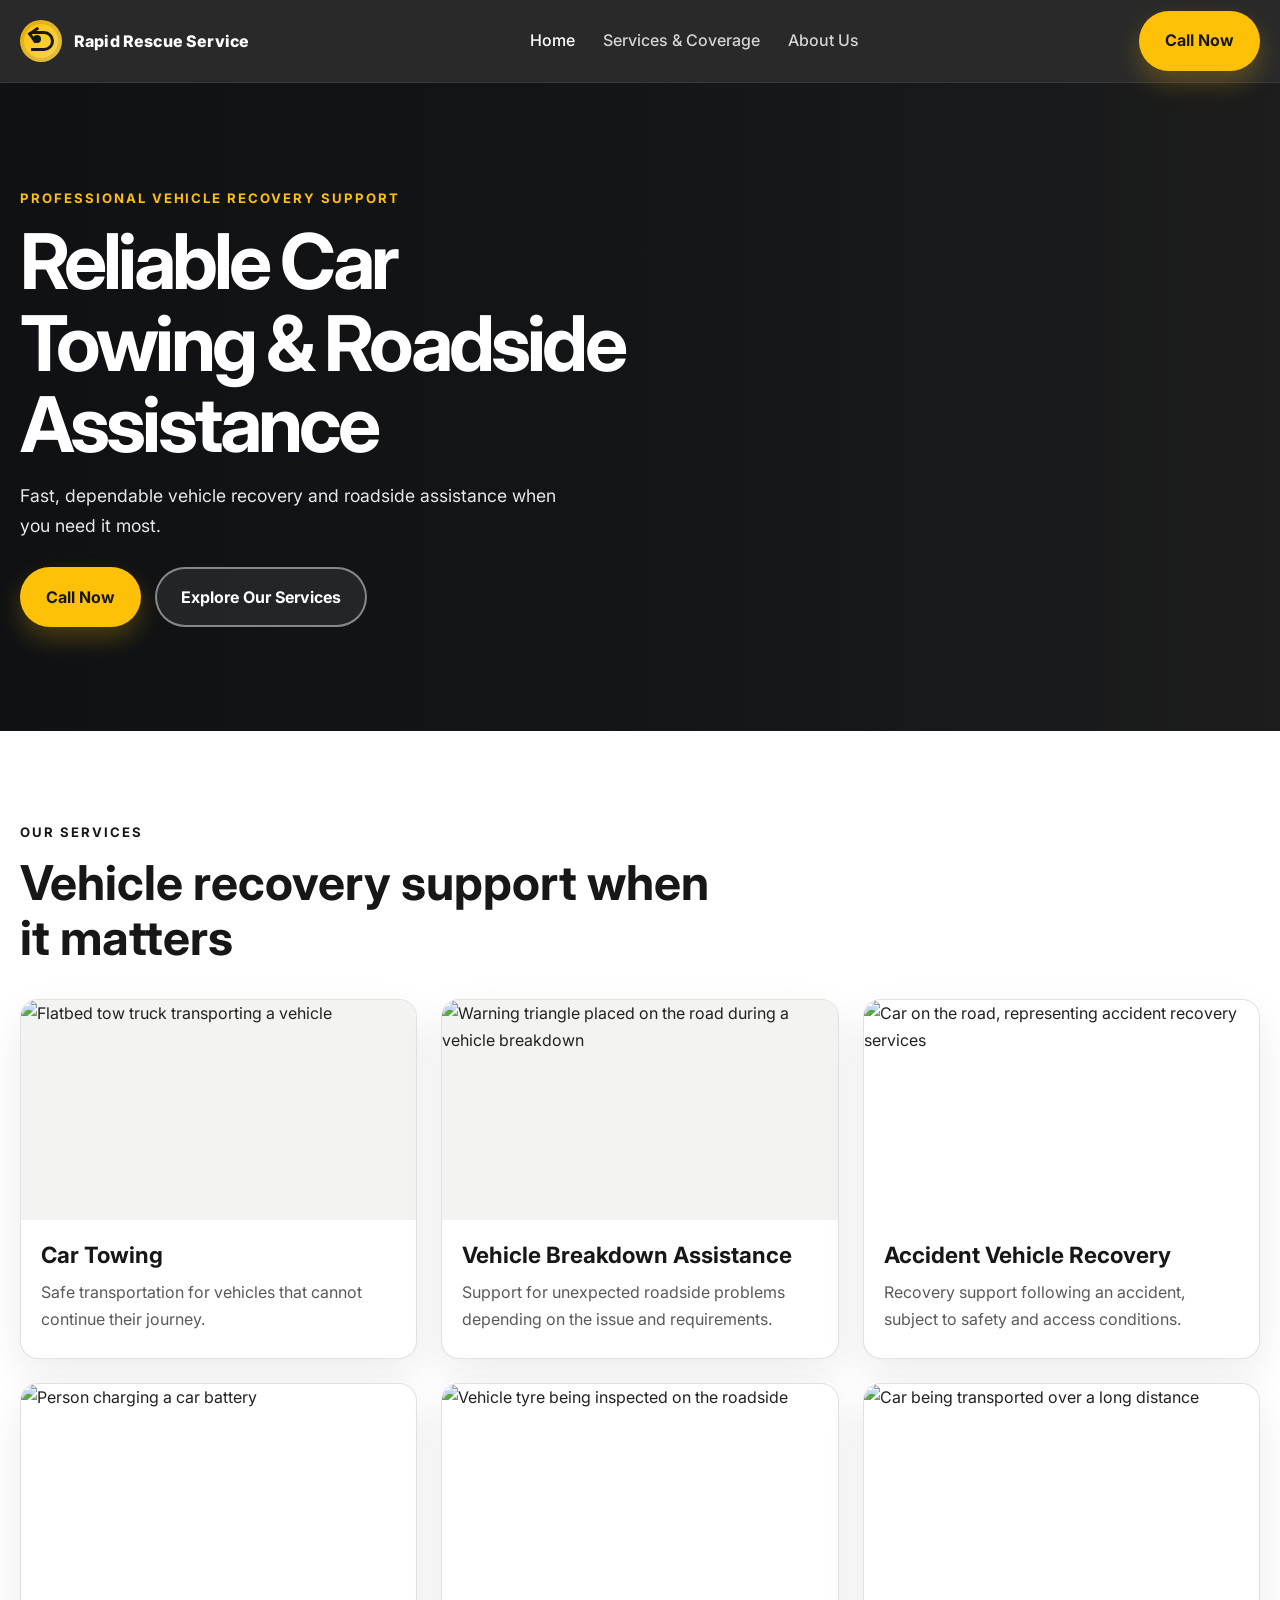
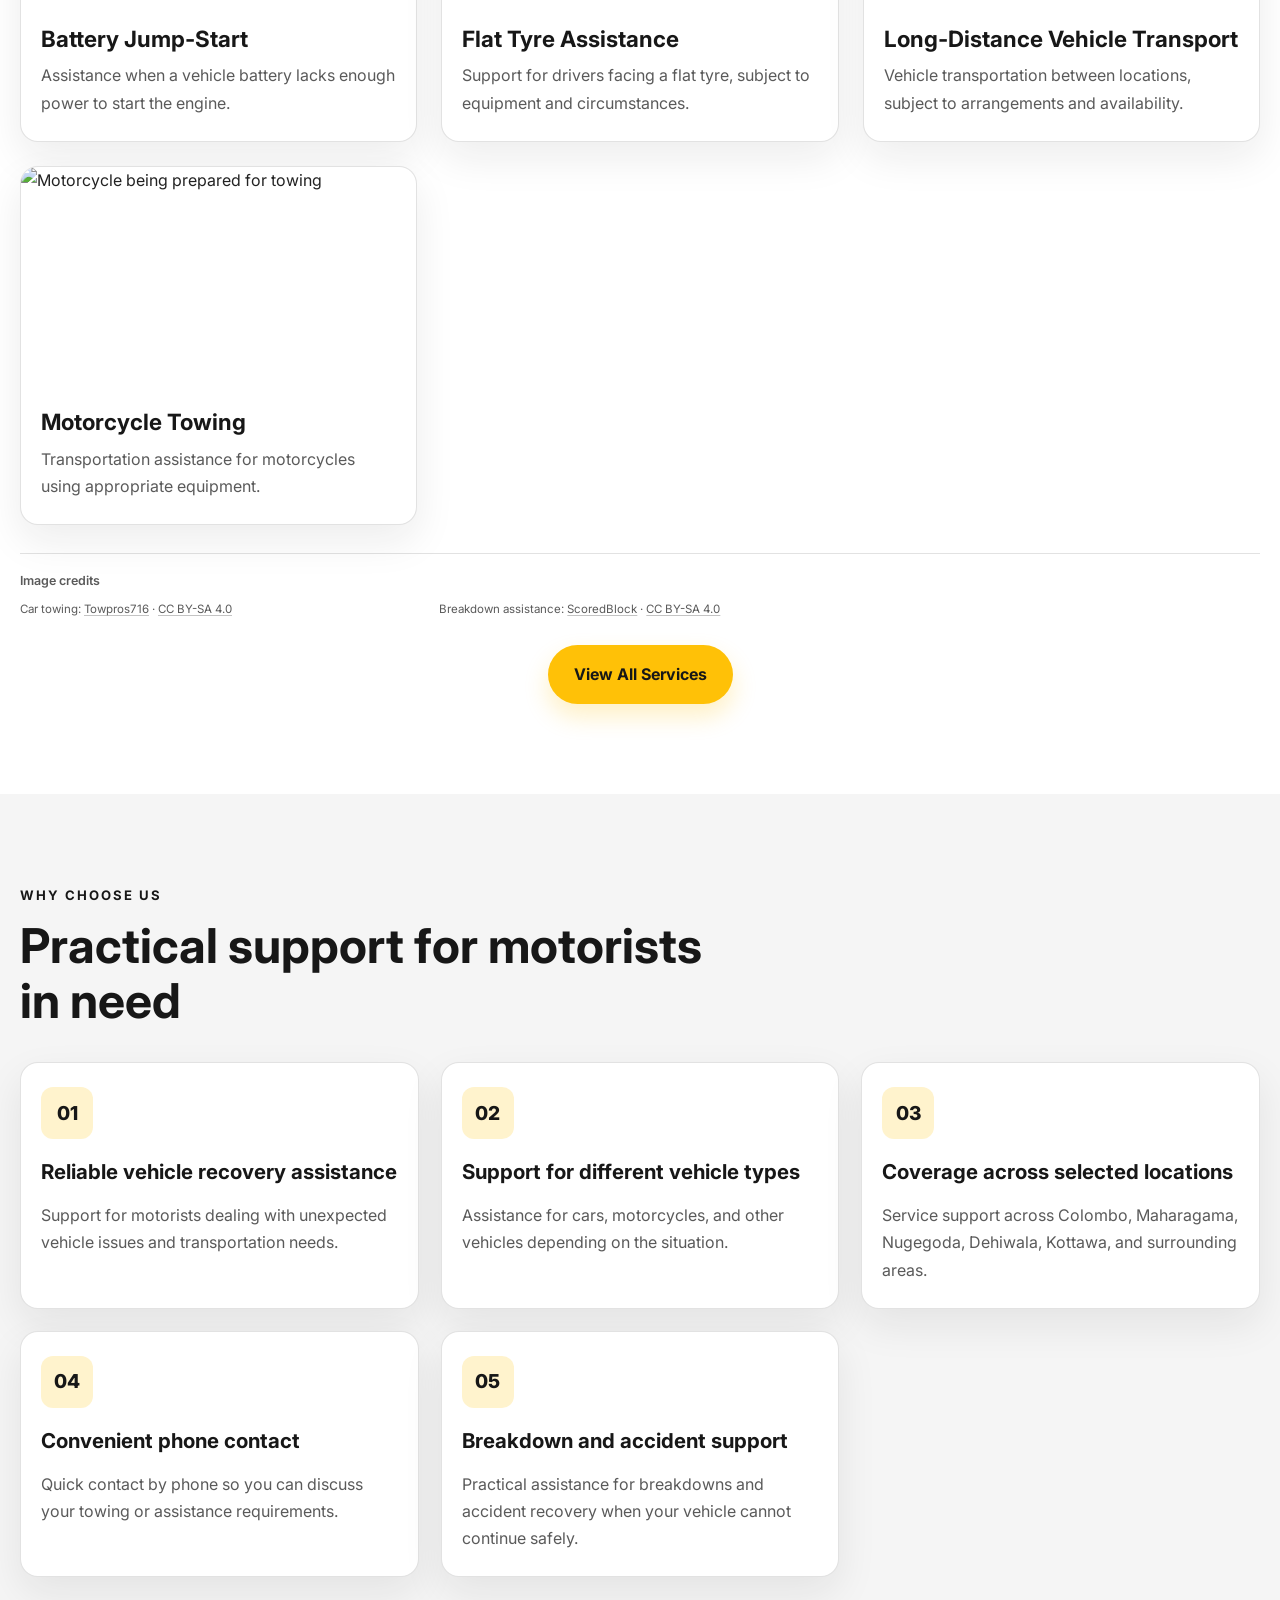
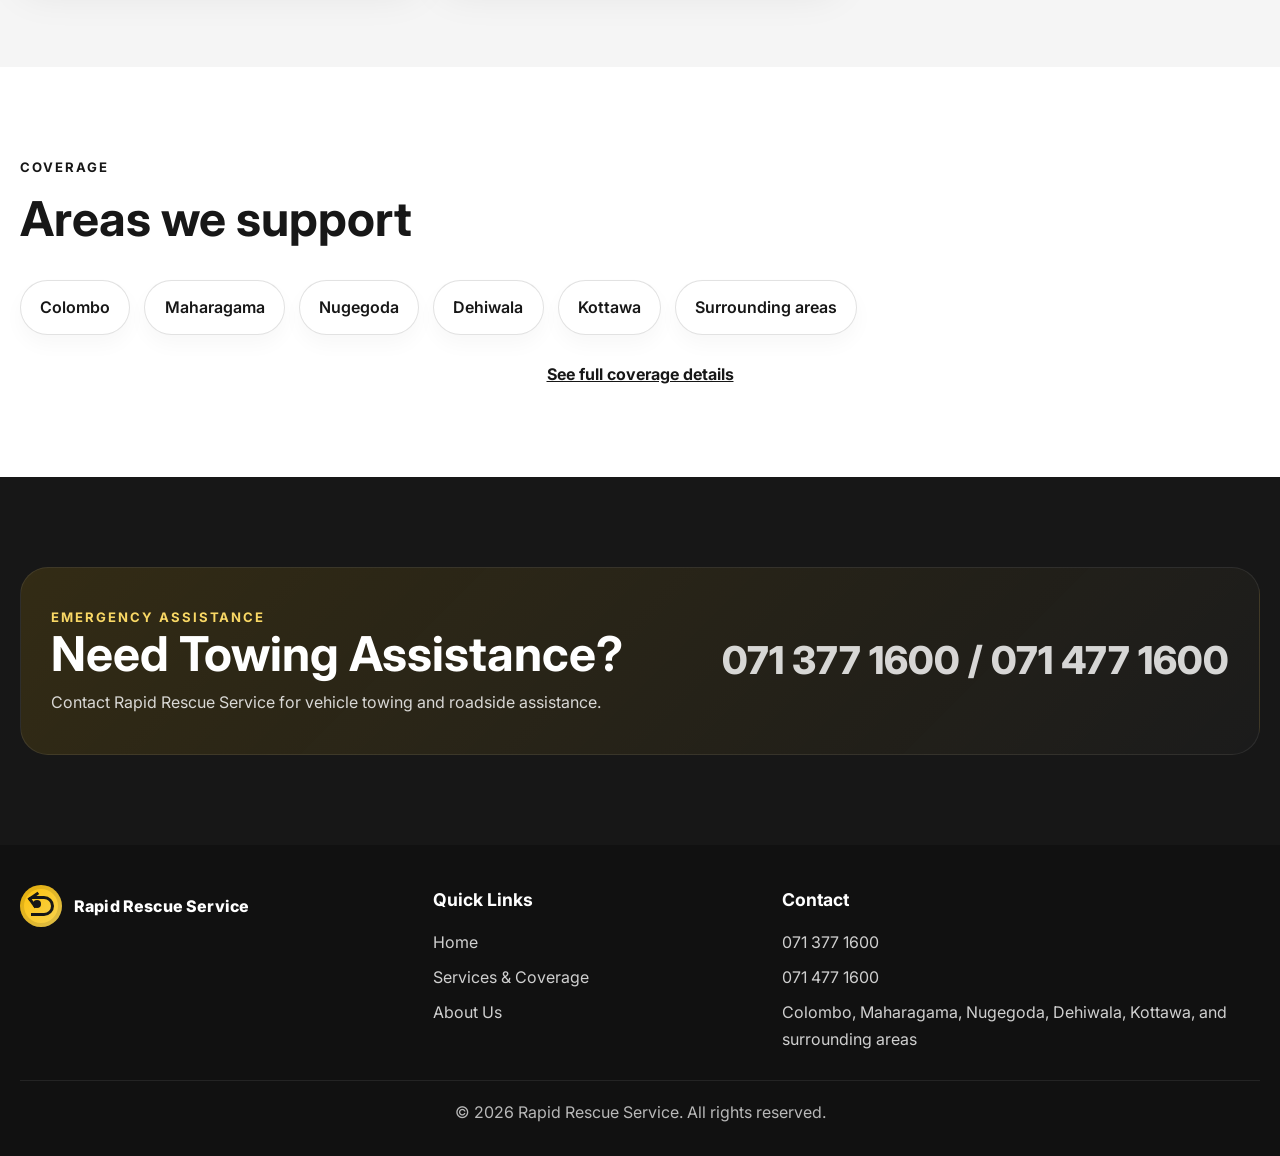
==== commit dcb7bde4: "mobile number changed" ====
--- a/index.html
+++ b/index.html
@@ -35,7 +35,7 @@
           <a href="about.html" class="nav-link">About Us</a>
         </nav>
 
-        <a href="tel:0777771600" class="btn btn-primary header-call">Call Now</a>
+        <a href="tel:+94713771600" class="btn btn-primary header-call">Call Now</a>
       </div>
     </header>
 
@@ -50,7 +50,7 @@
               Fast, dependable vehicle recovery and roadside assistance when you need it most.
             </p>
             <div class="hero-actions">
-              <a href="tel:0777771600" class="btn btn-primary">Call Now: 077 777 1600</a>
+              <a href="tel:+94713771600" class="btn btn-primary">Call Now</a>
               <a href="services.html" class="btn btn-secondary">Explore Our Services</a>
             </div>
           </div>
@@ -206,7 +206,11 @@
             <h2>Need Towing Assistance?</h2>
             <p>Contact Rapid Rescue Service for vehicle towing and roadside assistance.</p>
           </div>
-          <a href="tel:0777771600" class="phone-number">077 777 1600</a>
+          <p class="phone-number">
+            <a href="tel:+94713771600">071 377 1600</a>
+            <span aria-hidden="true"> / </span>
+            <a href="tel:+94714771600">071 477 1600</a>
+          </p>
         </div>
       </section>
     </main>
@@ -236,7 +240,8 @@
         <div>
           <h3>Contact</h3>
           <ul class="footer-links contact-list">
-            <li><a href="tel:0777771600">077 777 1600</a></li>
+            <li><a href="tel:+94713771600">071 377 1600</a></li>
+            <li><a href="tel:+94714771600">071 477 1600</a></li>
             <li>Colombo, Maharagama, Nugegoda, Dehiwala, Kottawa, and surrounding areas</li>
           </ul>
         </div>
--- a/style.css
+++ b/style.css
@@ -45,12 +45,13 @@
 }
 
 .container {
-  width: min(1120px, calc(100% - 32px));
+  width: min(1240px, calc(100% - 32px));
   margin: 0 auto;
 }
 
 .section {
   padding: 90px 0;
+  padding: clamp(64px, 7vw, 90px) 0;
 }
 
 .alternate-section {
@@ -230,14 +231,17 @@
 .hero {
   position: relative;
   min-height: 660px;
+  min-height: clamp(580px, 72svh, 820px);
   display: flex;
   align-items: center;
+  background-color: #202020;
   background-size: cover;
-  background-position: center;
+  background-position: center center;
+  background-repeat: no-repeat;
 }
 
 .hero-home {
-  background-image: url("https://images.unsplash.com/photo-1503376780353-7e6692767b70?auto=format&fit=crop&w=2000&q=85");
+  background-image: url("https://images.unsplash.com/photo-1503376780353-7e6692767b70?auto=format&fit=crop&w=2000&q=80");
   background-position: center 56%;
 }
 
@@ -292,6 +296,7 @@
 .card-grid {
   display: grid;
   gap: 24px;
+  gap: clamp(16px, 2vw, 24px);
 }
 
 .service-grid,
@@ -553,14 +558,18 @@
 .page-hero {
   position: relative;
   min-height: 480px;
+  min-height: clamp(440px, 56svh, 620px);
   display: flex;
   align-items: center;
+  background-color: #202020;
   background-size: cover;
-  background-position: center;
+  background-position: center center;
+  background-repeat: no-repeat;
 }
 
 .hero-about {
   min-height: 540px;
+  min-height: clamp(480px, 62svh, 680px);
   background-position: center;
 }
 
@@ -886,8 +895,19 @@
 }
 
 @media (max-width: 680px) {
-  .section {
-    padding: 72px 0;
+  .hero {
+    min-height: 560px;
+    min-height: clamp(520px, 82svh, 700px);
+  }
+
+  .page-hero {
+    min-height: 480px;
+    min-height: clamp(440px, 72svh, 580px);
+  }
+
+  .hero-about {
+    min-height: 540px;
+    min-height: clamp(480px, 78svh, 640px);
   }
 
   .service-grid,
@@ -912,11 +932,8 @@
     width: 100%;
   }
 
-  .hero {
-    min-height: 560px;
-  }
-
   .hero-home {
+    background-image: url("https://images.unsplash.com/photo-1503376780353-7e6692767b70?auto=format&fit=crop&w=1000&q=75");
     background-position: 58% center;
   }
 
@@ -962,3 +979,24 @@
     grid-column: auto;
   }
 }
+
+@media (min-width: 681px) and (max-width: 960px) {
+  .hero-home {
+    background-position: 58% center;
+  }
+}
+
+@media (prefers-reduced-motion: reduce) {
+  html {
+    scroll-behavior: auto;
+  }
+
+  *,
+  *::before,
+  *::after {
+    scroll-behavior: auto !important;
+    transition-duration: 0.01ms !important;
+    animation-duration: 0.01ms !important;
+    animation-iteration-count: 1 !important;
+  }
+}
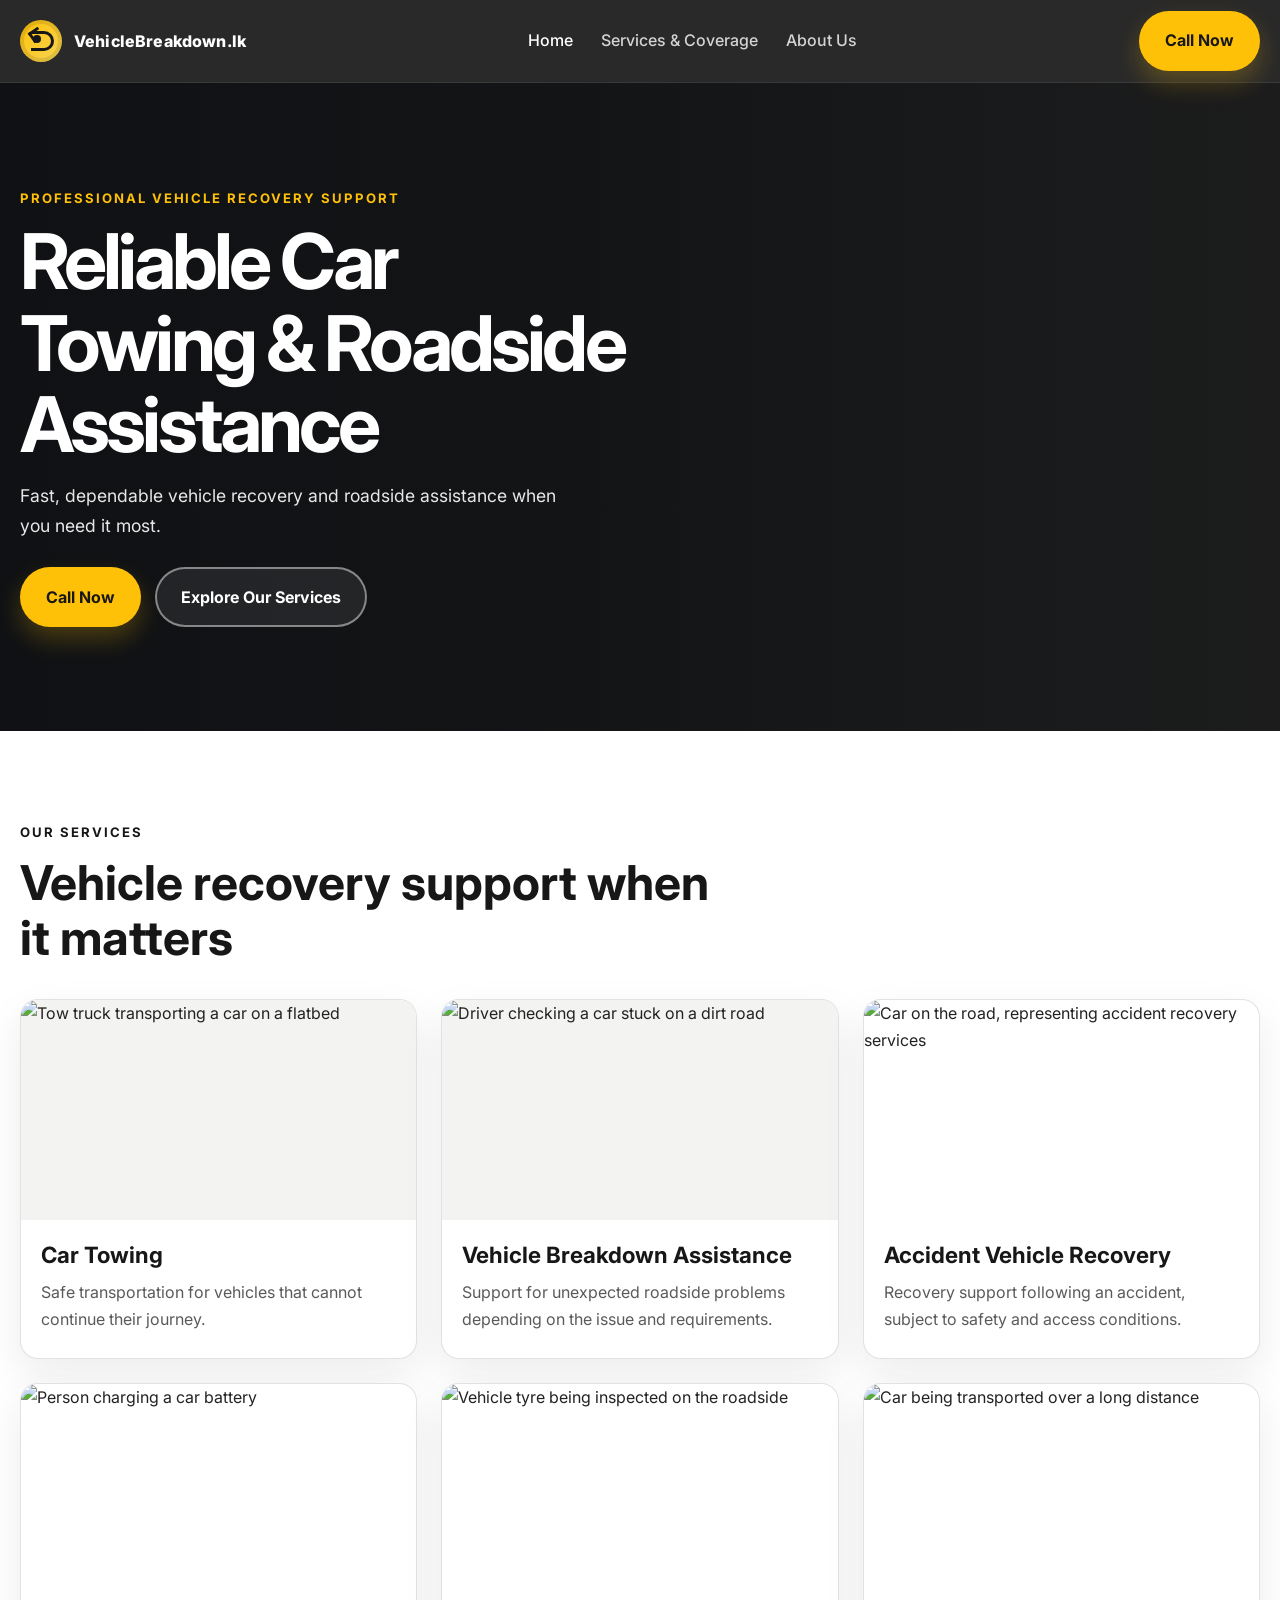
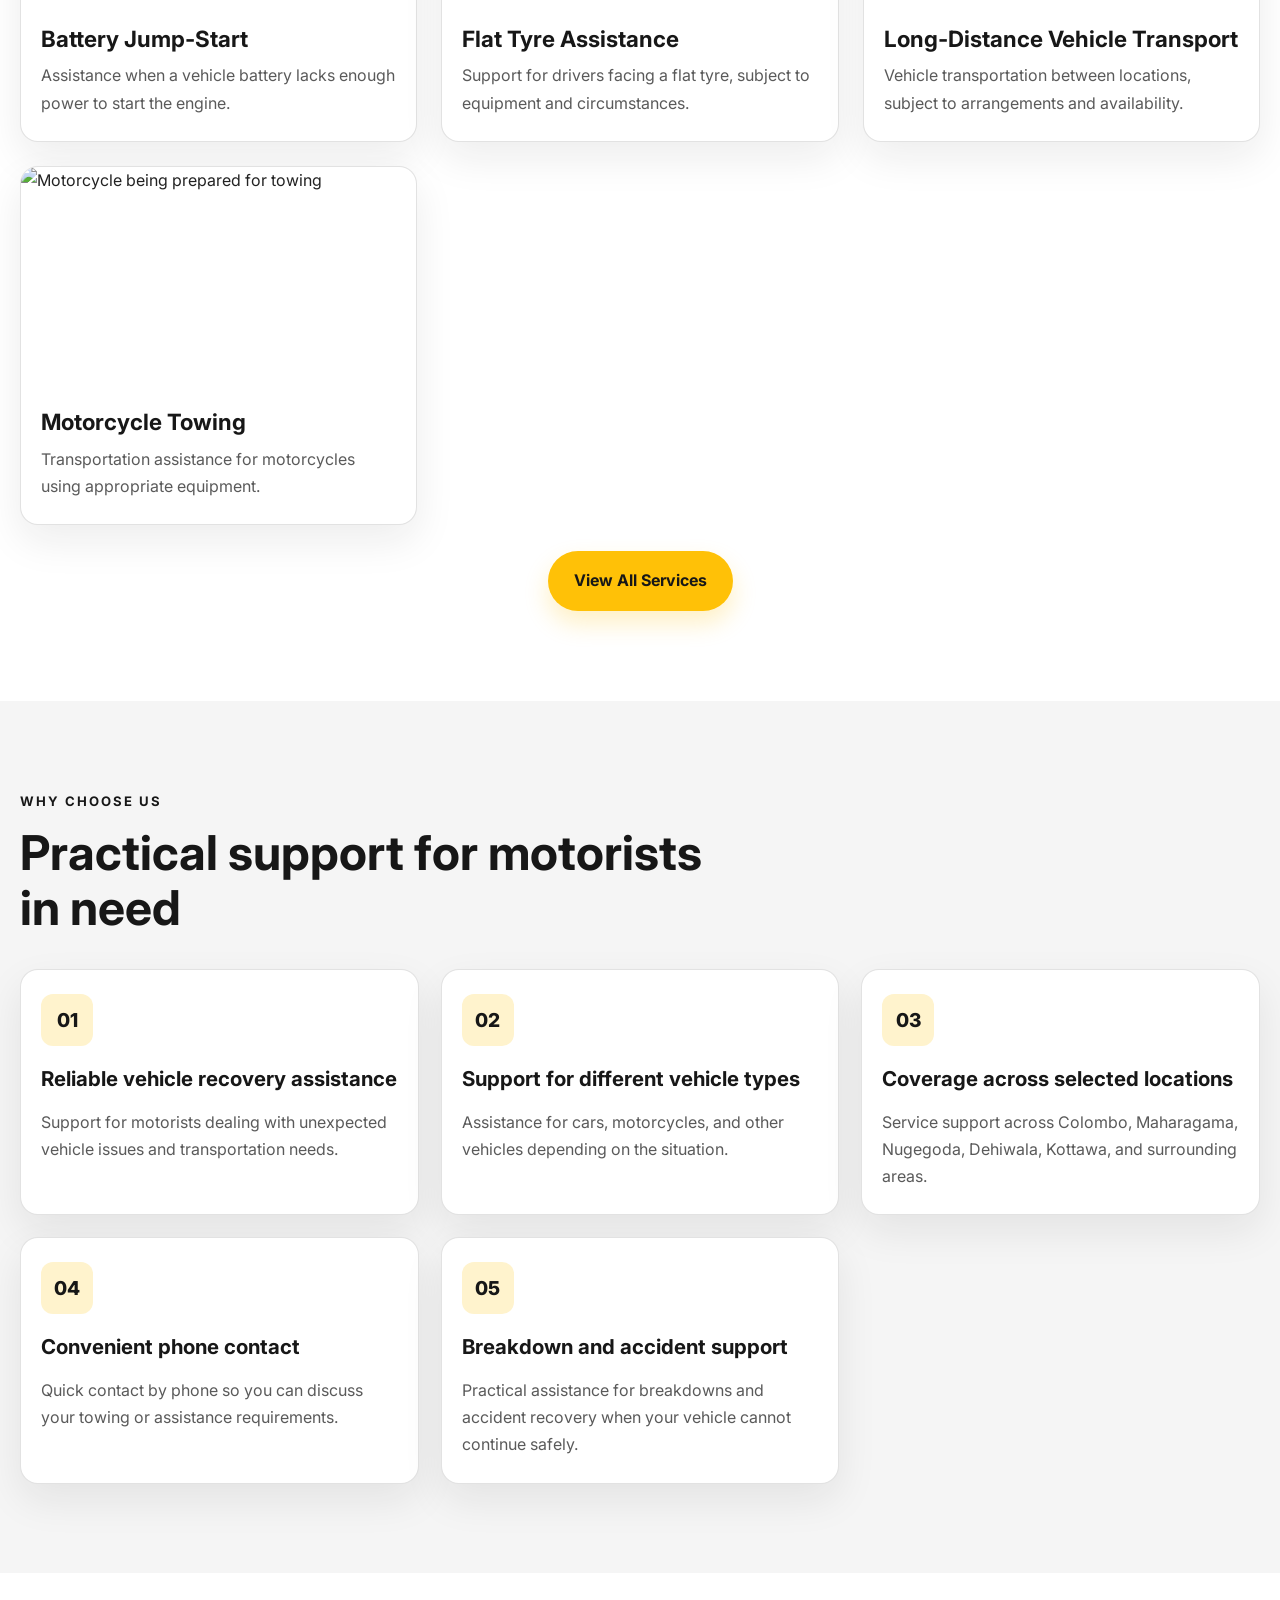
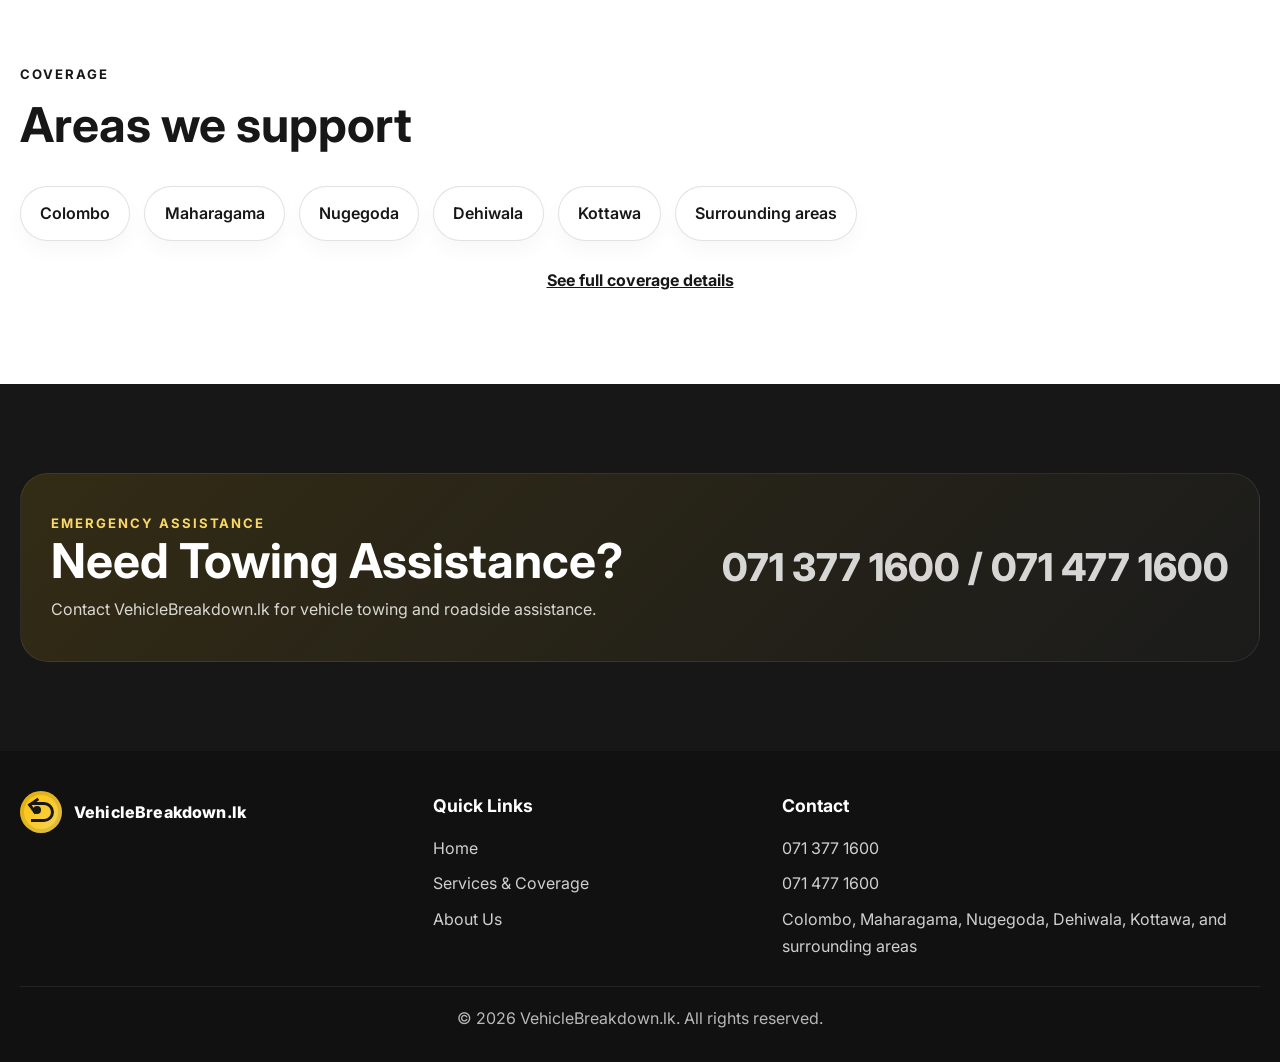
==== commit 2baae6ba: "change the name as VehicleBreakdown.lk" ====
--- a/index.html
+++ b/index.html
@@ -6,9 +6,9 @@
     <meta name="viewport" content="width=device-width, initial-scale=1.0" />
     <meta
       name="description"
-      content="Rapid Rescue Service provides reliable car towing, vehicle recovery, breakdown assistance, and vehicle transportation in Colombo, Maharagama, Nugegoda, Dehiwala, Kottawa, and surrounding areas."
+      content="VehicleBreakdown.lk provides reliable car towing, vehicle recovery, breakdown assistance, and vehicle transportation in Colombo, Maharagama, Nugegoda, Dehiwala, Kottawa, and surrounding areas."
     />
-    <title>Rapid Rescue Service | Car Towing & Roadside Assistance</title>
+    <title>VehicleBreakdown.lk | Car Towing & Roadside Assistance</title>
     <link rel="preconnect" href="https://fonts.googleapis.com" />
     <link rel="preconnect" href="https://fonts.gstatic.com" crossorigin />
     <link
@@ -20,12 +20,12 @@
   <body>
     <header class="site-header">
       <div class="container nav-wrap">
-        <a href="index.html" class="brand" aria-label="Rapid Rescue Service home page">
+        <a href="index.html" class="brand" aria-label="VehicleBreakdown.lk home page">
           <span class="brand-mark" aria-hidden="true">
             <span class="brand-hook"></span>
           </span>
           <span class="brand-text">
-            <strong>Rapid Rescue Service</strong>
+            <strong>VehicleBreakdown.lk</strong>
           </span>
         </a>
 
@@ -67,7 +67,7 @@
           <div class="card-grid service-grid">
             <article class="service-card">
               <figure class="service-photo">
-                <img src="https://upload.wikimedia.org/wikipedia/commons/0/03/Flatbed_Tow_Truck.jpg" alt="Flatbed tow truck transporting a vehicle" />
+                <img src="https://images.unsplash.com/photo-1730514785075-b065c757b653?auto=format&fit=crop&w=900&q=80" alt="Tow truck transporting a car on a flatbed" />
               </figure>
               <div class="card-body">
                 <h3>Car Towing</h3>
@@ -77,7 +77,7 @@
 
             <article class="service-card">
               <figure class="service-photo">
-                <img src="https://thumb.wikimedia.org/wikipedia/commons/thumb/f/f7/Broken_Down_Volvo_2013_S60_T5.jpg/960px-Broken_Down_Volvo_2013_S60_T5.jpg" alt="Warning triangle placed on the road during a vehicle breakdown" />
+                <img src="https://images.unsplash.com/photo-1757018567820-676b9495fdf6?auto=format&fit=crop&w=900&q=80" alt="Driver checking a car stuck on a dirt road" />
               </figure>
               <div class="card-body">
                 <h3>Vehicle Breakdown Assistance</h3>
@@ -125,14 +125,6 @@
               </div>
             </article>
           </div>
-
-          <aside class="image-credits" aria-labelledby="home-image-credits">
-            <h3 id="home-image-credits">Image credits</h3>
-            <ul>
-              <li>Car towing: <a href="https://commons.wikimedia.org/wiki/File:Flatbed_Tow_Truck.jpg">Towpros716</a> · <a href="https://creativecommons.org/licenses/by-sa/4.0/">CC BY-SA 4.0</a></li>
-              <li>Breakdown assistance: <a href="https://commons.wikimedia.org/wiki/File:Broken_Down_Volvo_2013_S60_T5.jpg">ScoredBlock</a> · <a href="https://creativecommons.org/licenses/by-sa/4.0/">CC BY-SA 4.0</a></li>
-            </ul>
-          </aside>
 
           <div class="button-row center">
             <a href="services.html" class="btn btn-primary">View All Services</a>
@@ -204,7 +196,7 @@
           <div>
             <p class="eyebrow light">Emergency assistance</p>
             <h2>Need Towing Assistance?</h2>
-            <p>Contact Rapid Rescue Service for vehicle towing and roadside assistance.</p>
+            <p>Contact VehicleBreakdown.lk for vehicle towing and roadside assistance.</p>
           </div>
           <p class="phone-number">
             <a href="tel:+94713771600">071 377 1600</a>
@@ -218,12 +210,12 @@
     <footer class="site-footer">
       <div class="container footer-grid">
         <div>
-          <a href="index.html" class="brand footer-brand" aria-label="Rapid Rescue Service home page">
+          <a href="index.html" class="brand footer-brand" aria-label="VehicleBreakdown.lk home page">
             <span class="brand-mark" aria-hidden="true">
               <span class="brand-hook"></span>
             </span>
             <span class="brand-text">
-              <strong>Rapid Rescue Service</strong>
+              <strong>VehicleBreakdown.lk</strong>
             </span>
           </a>
         </div>
@@ -248,7 +240,7 @@
       </div>
 
       <div class="container footer-bottom">
-        <p>© 2026 Rapid Rescue Service. All rights reserved.</p>
+        <p>© 2026 VehicleBreakdown.lk. All rights reserved.</p>
       </div>
     </footer>
   </body>
--- a/style.css
+++ b/style.css
@@ -250,7 +250,7 @@
 }
 
 .hero-services {
-  background-image: url("https://thumb.wikimedia.org/wikipedia/commons/thumb/a/af/Flatbed_tow_trucks_in_Germany_Towing_Tow_trucks_in_Germany_01.jpg/1280px-Flatbed_tow_trucks_in_Germany_Towing_Tow_trucks_in_Germany_01.jpg");
+  background-image: url("https://images.unsplash.com/photo-1730514784243-f0e7f09c9f50?auto=format&fit=crop&w=1800&q=80");
 }
 
 .hero-about {
@@ -329,47 +329,6 @@
   background: #f3f3f1;
 }
 
-.image-credits {
-  margin-top: 28px;
-  padding-top: 16px;
-  border-top: 1px solid var(--border);
-  color: var(--muted);
-}
-
-.image-credits h3 {
-  margin-bottom: 10px;
-  color: var(--muted);
-  font-size: 0.78rem;
-  font-weight: 600;
-}
-
-.image-credits ul {
-  display: grid;
-  grid-template-columns: repeat(3, minmax(0, 1fr));
-  gap: 8px 18px;
-  margin: 0;
-  padding: 0;
-  list-style: none;
-}
-
-.image-credits li {
-  font-size: 0.72rem;
-  line-height: 1.5;
-}
-
-.image-credits a {
-  color: inherit;
-  text-decoration: underline;
-  text-decoration-color: rgba(23, 23, 23, 0.25);
-  text-underline-offset: 2px;
-}
-
-.image-credits a:hover,
-.image-credits a:focus-visible {
-  color: var(--primary);
-  text-decoration-color: currentColor;
-}
-
 .card-body {
   padding: 22px 20px 24px;
 }
@@ -683,7 +642,6 @@
 }
 
 .about-intro .intro-image-wrap {
-  position: relative;
   margin: 0;
 }
 
@@ -692,21 +650,6 @@
   min-height: 0;
   border-radius: 26px;
   object-fit: cover;
-}
-
-.about-photo-caption {
-  position: absolute;
-  right: 16px;
-  bottom: 16px;
-  left: 16px;
-  padding: 14px 18px;
-  border: 1px solid rgba(255, 255, 255, 0.18);
-  border-radius: 14px;
-  background: rgba(23, 23, 23, 0.78);
-  color: var(--white);
-  font-size: 0.92rem;
-  font-weight: 600;
-  backdrop-filter: blur(10px);
 }
 
 .service-list {
@@ -871,10 +814,6 @@
     grid-template-columns: repeat(2, minmax(0, 1fr));
   }
 
-  .image-credits ul {
-    grid-template-columns: repeat(2, minmax(0, 1fr));
-  }
-
   .about-services .service-list li:last-child:nth-child(3n + 1) {
     grid-column: 1 / -1;
     justify-self: center;
@@ -960,8 +899,7 @@
   }
 
   .about-services .service-list,
-  .about-commitment .feature-grid,
-  .image-credits ul {
+  .about-commitment .feature-grid {
     grid-template-columns: 1fr;
   }
 
